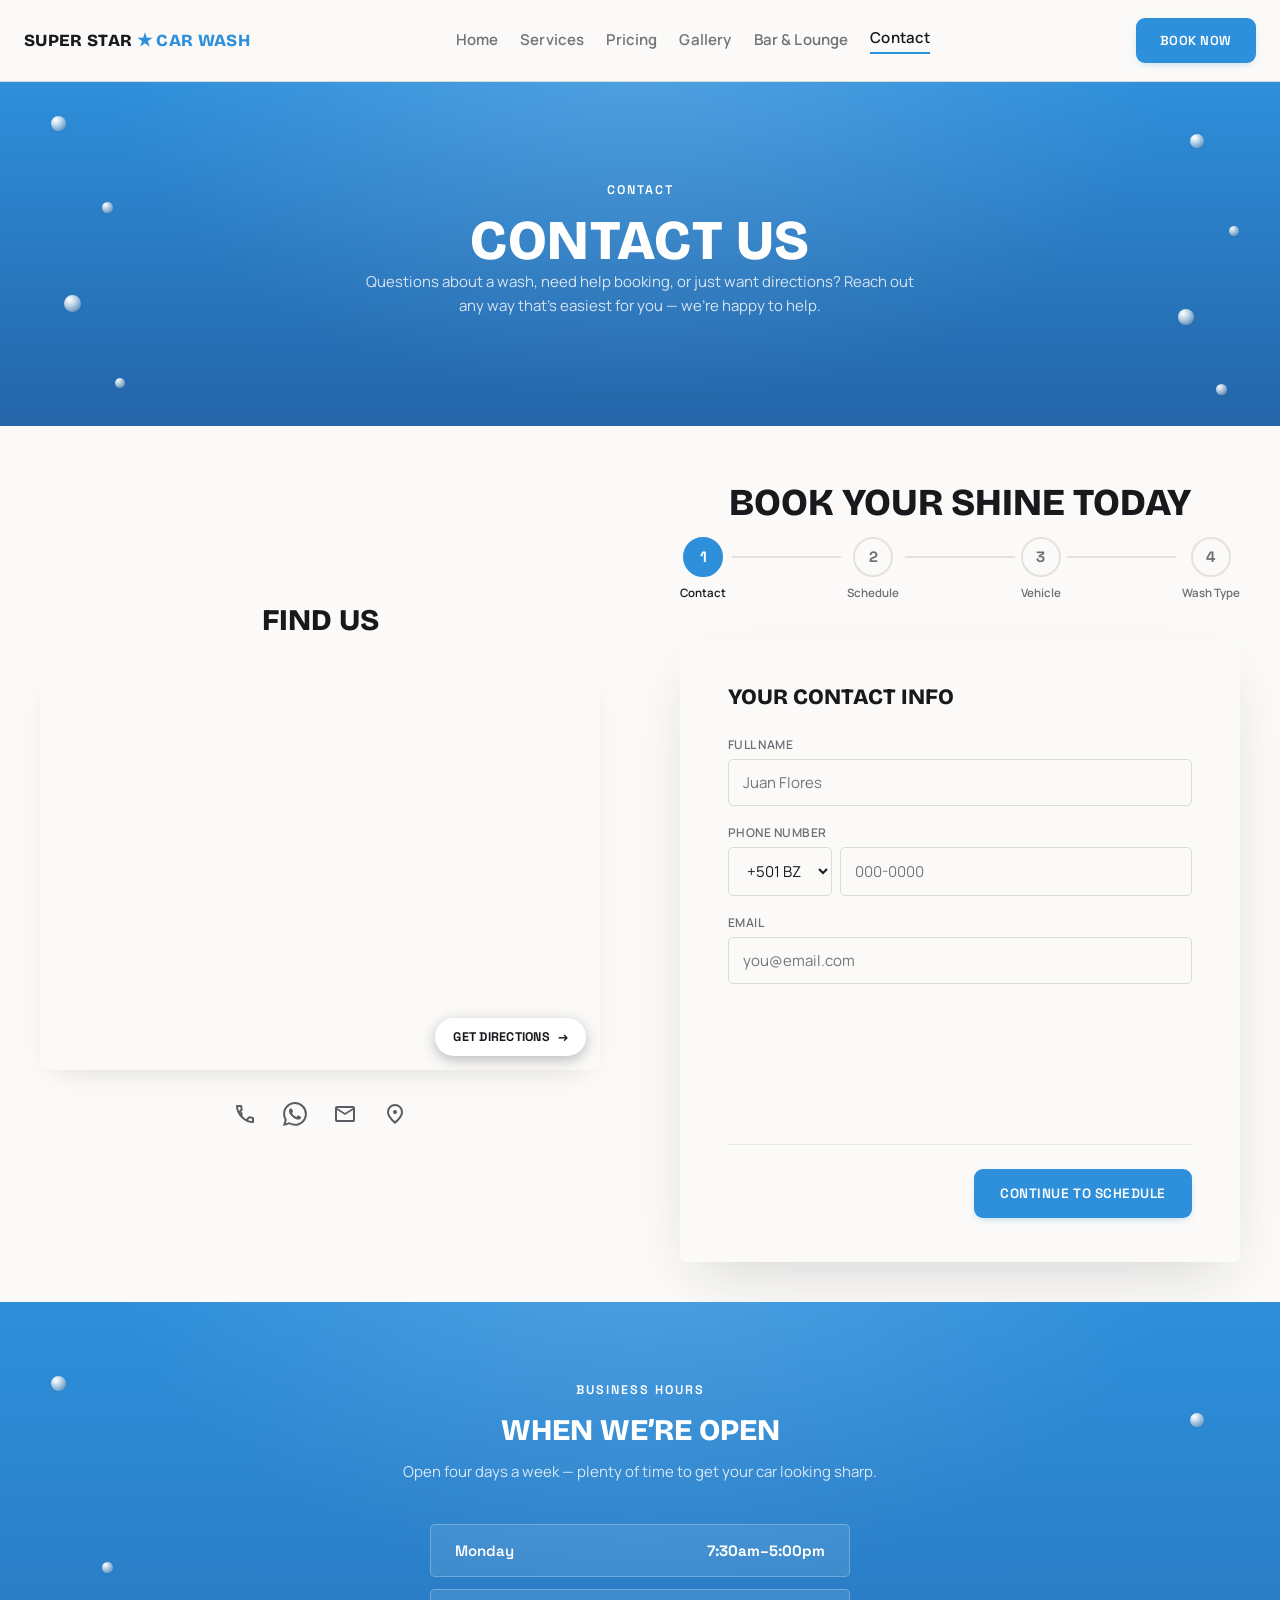
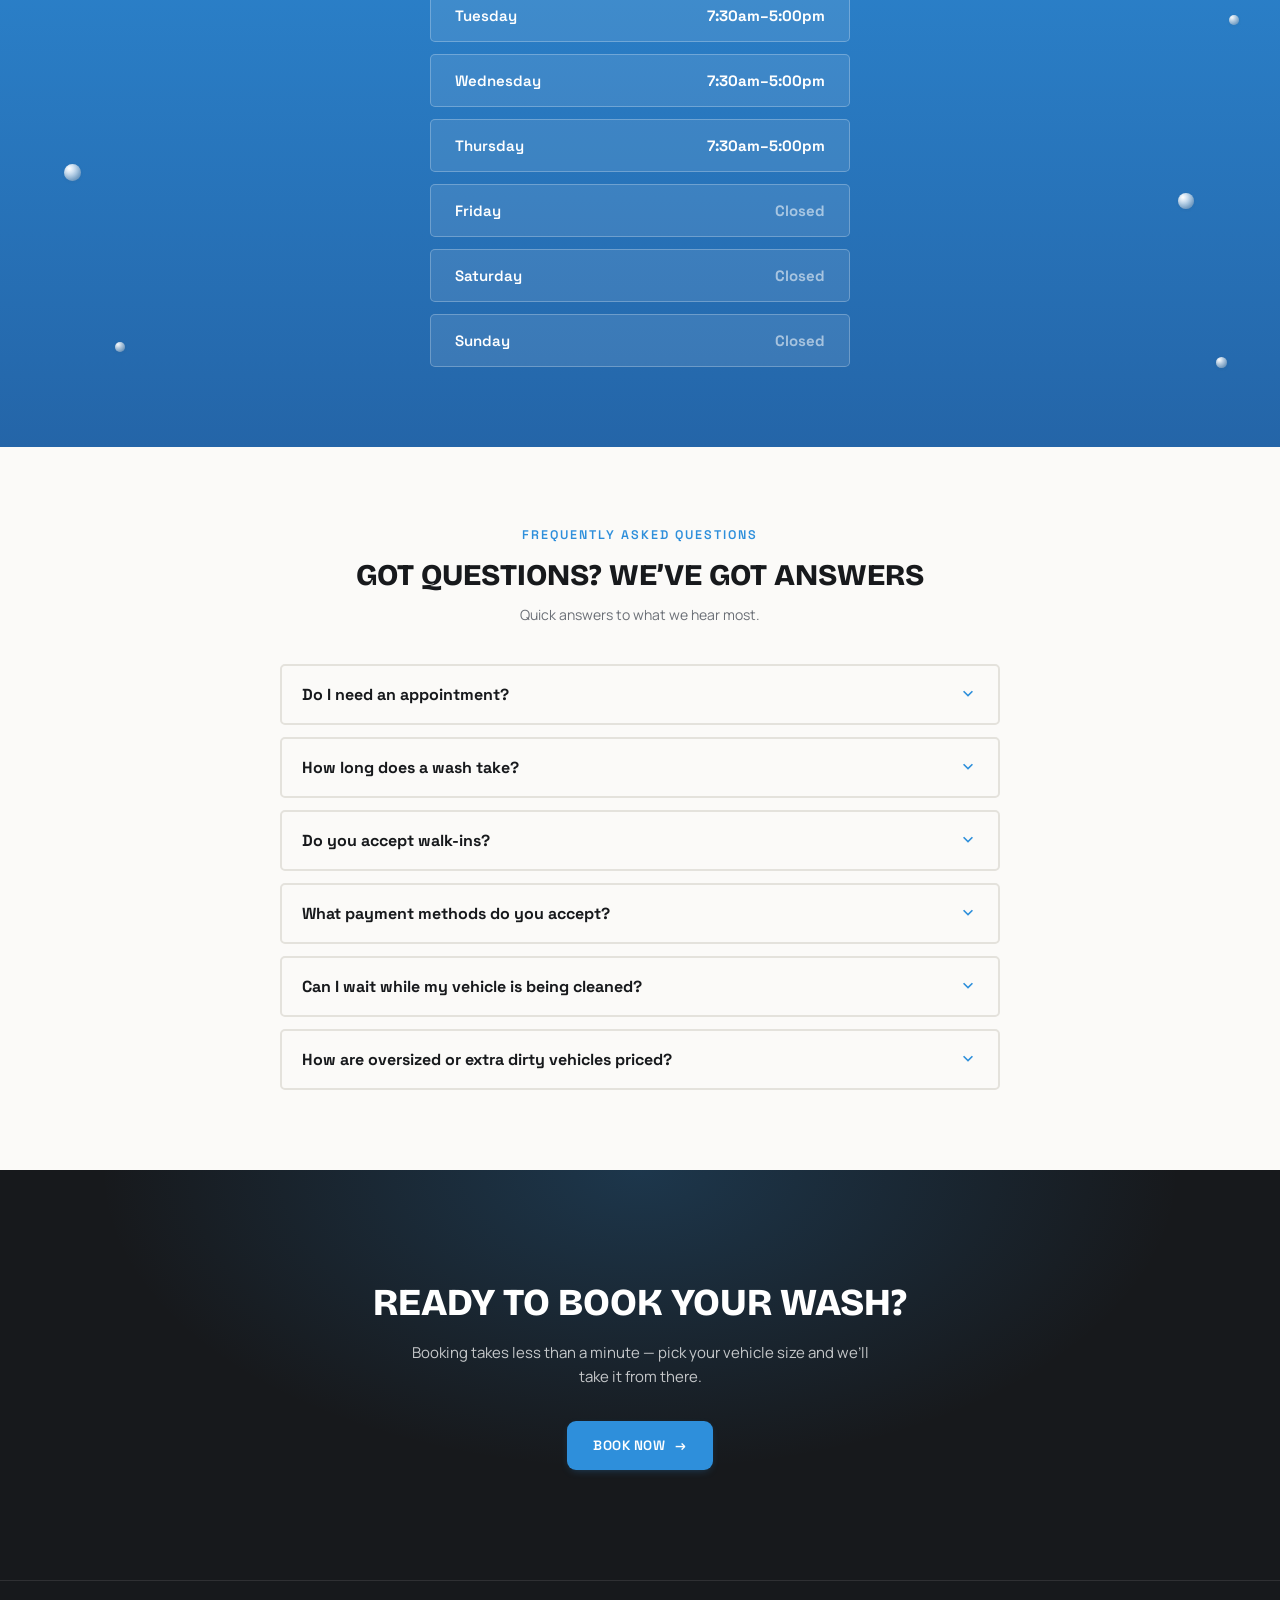
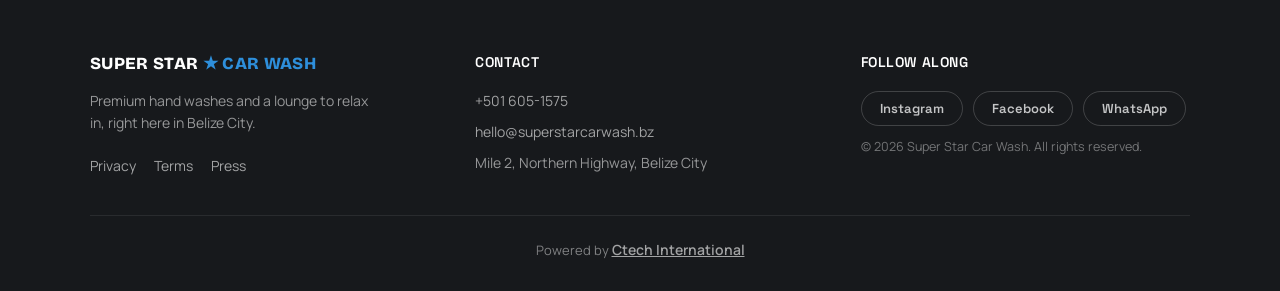
==== contact.html @ 0cfb93e1 "Added pages and major updates" ====
<!DOCTYPE html>
<html lang="en">
<head>
	<meta charset="UTF-8">
	<meta name="viewport" content="width=device-width, initial-scale=1.0, viewport-fit=cover">
	<title>Contact — Super Star Car Wash</title>
	<meta name="description" content="Get in touch with Super Star Car Wash in Belize City — phone, WhatsApp, email, hours, directions, and answers to common questions.">
	<meta name="theme-color" content="#2E8FDB">
	<meta name="robots" content="index, follow">
	<link rel="canonical" href="https://heavystinger.github.io/superstar-car-wash-website/contact.html">

	<meta property="og:type" content="website">
	<meta property="og:site_name" content="Super Star Car Wash">
	<meta property="og:locale" content="en_US">
	<meta property="og:title" content="Contact — Super Star Car Wash">
	<meta property="og:description" content="Get in touch with Super Star Car Wash in Belize City — phone, WhatsApp, email, hours, directions, and answers to common questions.">
	<meta property="og:url" content="https://heavystinger.github.io/superstar-car-wash-website/contact.html">
	<meta property="og:image" content="https://heavystinger.github.io/superstar-car-wash-website/assets/hero-car-2.png">
	<meta property="og:image:width" content="1536">
	<meta property="og:image:height" content="1024">

	<meta name="twitter:card" content="summary_large_image">
	<meta name="twitter:title" content="Contact — Super Star Car Wash">
	<meta name="twitter:description" content="Get in touch with Super Star Car Wash in Belize City — phone, WhatsApp, email, hours, directions, and answers to common questions.">
	<meta name="twitter:image" content="https://heavystinger.github.io/superstar-car-wash-website/assets/hero-car-2.png">

	<script type="application/ld+json">
	{
		"@context": "https://schema.org",
		"@type": "AutomotiveBusiness",
		"name": "Super Star Car Wash",
		"image": "https://heavystinger.github.io/superstar-car-wash-website/assets/hero-car-2.png",
		"url": "https://heavystinger.github.io/superstar-car-wash-website/",
		"telephone": "+501-605-1575",
		"priceRange": "$$",
		"address": {
			"@type": "PostalAddress",
			"streetAddress": "Mile 2, Northern Highway",
			"addressLocality": "Belize City",
			"addressCountry": "BZ"
		},
		"openingHoursSpecification": {
			"@type": "OpeningHoursSpecification",
			"dayOfWeek": ["Monday", "Tuesday", "Wednesday", "Thursday"],
			"opens": "07:30",
			"closes": "17:00"
		}
	}
	</script>

	<link rel="preconnect" href="https://fonts.googleapis.com">
	<link rel="preconnect" href="https://fonts.gstatic.com" crossorigin>
	<link href="https://fonts.googleapis.com/css2?family=Bricolage+Grotesque:wght@700;800&family=Space+Grotesk:wght@500;600;700&family=Manrope:wght@400;500;600;700&display=swap" rel="stylesheet">
	<link rel="stylesheet" href="styles.css">
</head>
<body>

	<a class="skip-link" href="#main-content">Skip to main content</a>

	<header class="site-header">
		<div class="logo" translate="no">Super Star <span class="logo-accent">&#9733; CAR WASH</span></div>
		<nav class="main-nav" id="main-nav">
			<a class="nav-link" href="index.html">Home</a>
			<a class="nav-link" href="index.html#services">Services</a>
			<a class="nav-link" href="pricing.html">Pricing</a>
			<a class="nav-link" href="gallery.html">Gallery</a>
			<a class="nav-link" href="lounge.html">Bar &amp; Lounge</a>
			<a class="nav-link active" href="contact.html">Contact</a>
			<a class="ssw-cta nav-book-btn" href="contact.html#booking">Book Now</a>
		</nav>
		<div class="header-actions">
			<a class="ssw-cta header-cta" href="contact.html#booking">Book Now</a>
			<button class="nav-toggle" id="nav-toggle" aria-label="Toggle menu" aria-expanded="false" aria-controls="main-nav">
				<span></span><span></span><span></span>
			</button>
		</div>
	</header>

	<main id="main-content">
		<!-- ================= HERO ================= -->
		<section class="page-intro" id="intro">
			<div class="bubble-field" id="contact-intro-bubbles" aria-hidden="true"></div>
			<p class="eyebrow eyebrow-onblue">Contact</p>
			<h1 class="h1">Contact Us</h1>
			<p class="lede onblue-muted">Questions about a wash, need help booking, or just want directions? Reach out any way that&rsquo;s easiest for you &mdash; we&rsquo;re happy to help.</p>
		</section>

		<!-- ================= CONTACT + LOCATION + FORM ================= -->
		<div class="contact-grid" id="contact-main">

			<!-- Contact Form (same booking wizard as Home) — first in source
			     so mobile stacks it right after the hero; desktop grid
			     overrides placement to the right column. -->
			<section class="booking booking--plain" id="booking">
				<h2 class="h2">Book Your Shine Today</h2>

				<ol class="steps" id="steps">
				<li class="step" data-step="1"><span class="step-dot"><span class="step-num">1</span><span class="step-check" aria-hidden="true">&#10003;</span></span><span class="step-label">Contact</span></li>
				<div class="step-line"></div>
				<li class="step" data-step="2"><span class="step-dot"><span class="step-num">2</span><span class="step-check" aria-hidden="true">&#10003;</span></span><span class="step-label">Schedule</span></li>
				<div class="step-line"></div>
				<li class="step" data-step="3"><span class="step-dot"><span class="step-num">3</span><span class="step-check" aria-hidden="true">&#10003;</span></span><span class="step-label">Vehicle</span></li>
				<div class="step-line"></div>
				<li class="step" data-step="4"><span class="step-dot"><span class="step-num">4</span><span class="step-check" aria-hidden="true">&#10003;</span></span><span class="step-label">Wash Type</span></li>
			</ol>

			<form class="booking-card" id="booking-form" novalidate>
				<div class="booking-transition" id="booking-transition" hidden role="status" aria-live="polite">
					<div class="transition-check" aria-hidden="true">&#10003;</div>
					<div class="transition-msg" id="transition-msg"></div>
				</div>

				<div class="booking-body">

					<!-- Step 1 : Contact -->
					<div class="booking-panel" data-panel="1">
						<h3 class="card-title">Your Contact Info</h3>
						<div class="field">
							<label class="ssw-label" for="bk-name">Full Name</label>
							<input class="ssw-input" id="bk-name" name="name" type="text" autocomplete="name" placeholder="Juan Flores">
							<div class="bk-error" id="err-name" hidden aria-live="polite">Enter your full name</div>
						</div>
						<div class="field">
							<label class="ssw-label" for="bk-phone">Phone Number</label>
							<div class="field-row">
								<select class="ssw-input phone-code" id="bk-phone-code" aria-label="Country code" autocomplete="tel-country-code">
									<option value="+501">+501 BZ</option>
									<option value="+502">+502 GT</option>
									<option value="+503">+503 SV</option>
									<option value="+504">+504 HN</option>
									<option value="+505">+505 NI</option>
									<option value="+506">+506 CR</option>
									<option value="+507">+507 PA</option>
									<option value="+52">+52 MX</option>
									<option value="+1">+1 US/CA</option>
									<option value="+44">+44 UK</option>
									<option value="+34">+34 ES</option>
									<option value="+33">+33 FR</option>
									<option value="+49">+49 DE</option>
									<option value="+39">+39 IT</option>
									<option value="+31">+31 NL</option>
									<option value="+353">+353 IE</option>
									<option value="+55">+55 BR</option>
									<option value="+54">+54 AR</option>
									<option value="+57">+57 CO</option>
									<option value="+51">+51 PE</option>
									<option value="+56">+56 CL</option>
									<option value="+91">+91 IN</option>
									<option value="+86">+86 CN</option>
									<option value="+81">+81 JP</option>
									<option value="+61">+61 AU</option>
									<option value="+27">+27 ZA</option>
								</select>
								<input class="ssw-input field-grow" id="bk-phone" name="phone" type="tel" inputmode="tel" autocomplete="tel-national" placeholder="000-0000">
							</div>
							<div class="bk-error" id="err-phone" hidden aria-live="polite">Enter a valid phone number</div>
						</div>
						<div class="field">
							<label class="ssw-label" for="bk-email">Email</label>
							<input class="ssw-input" id="bk-email" name="email" type="email" autocomplete="email" spellcheck="false" placeholder="you@email.com">
							<div class="bk-error" id="err-email" hidden aria-live="polite">Enter a valid email address</div>
						</div>
					</div>

					<!-- Step 2 : Schedule -->
					<div class="booking-panel" data-panel="2">
						<h3 class="card-title">Pick a Date &amp; Time</h3>
						<p class="card-sub">Open Monday&ndash;Thursday, 7:30am&ndash;5:00pm.</p>
						<div class="field-row">
							<div class="field field-grow">
								<label class="ssw-label" for="bk-date">Date</label>
								<input class="ssw-input" id="bk-date" name="date" type="date" autocomplete="off">
								<div class="bk-error" id="err-date" hidden aria-live="polite">Pick a date</div>
							</div>
							<div class="field field-grow">
								<label class="ssw-label" for="bk-time">Time</label>
								<input class="ssw-input" id="bk-time" name="time" type="time" autocomplete="off" min="07:30" max="16:40">
								<div class="bk-error" id="err-time" hidden aria-live="polite">Pick a time</div>
							</div>
						</div>
					</div>

					<!-- Step 3 : Vehicle -->
					<div class="booking-panel" data-panel="3">
						<h3 class="card-title">Pick Your Wash</h3>
						<p class="card-sub">Choose the size that matches your ride.</p>
						<div class="vehicle-grid" id="vehicle-grid"></div>
						<div class="bk-error" id="err-vehicle" hidden aria-live="polite">Pick a vehicle size to continue</div>
					</div>

					<!-- Step 4 : Wash Type -->
					<div class="booking-panel" data-panel="4">
						<h3 class="card-title">Inside, Outside, or Both?</h3>
						<p class="card-sub" id="wash-sub">Pricing scales with your vehicle.</p>

						<label class="checkbox-row" id="extra-dirty-row">
							<input type="checkbox" id="bk-extra-dirty" class="visually-hidden">
							<span class="checkbox-box"><span class="checkbox-tick" aria-hidden="true">&#10003;</span></span>
							<span class="checkbox-copy">
								<span class="checkbox-title">Extra Dirty?</span>
								<span class="checkbox-sub">Heavy mud or grime &mdash; priced by phone, we&rsquo;ll confirm before your appointment.</span>
							</span>
							<span class="checkbox-glyph" aria-hidden="true"></span>
						</label>

						<div class="wash-grid" id="wash-grid"></div>
						<div class="bk-error" id="err-wash" hidden aria-live="polite">Pick a wash type to continue</div>

						<label class="checkbox-row" id="tire-shine-row">
							<input type="checkbox" id="bk-tire-shine" class="visually-hidden">
							<span class="checkbox-box"><span class="checkbox-tick" aria-hidden="true">&#10003;</span></span>
							<span class="checkbox-copy">
								<span class="checkbox-title">Add Tire Shine</span>
								<span class="checkbox-sub">Glossy, streak-free finish &mdash; +$10 BZD</span>
							</span>
						</label>
					</div>

					<!-- Step 5 : Confirmation -->
					<div class="booking-panel" data-panel="5">
						<div class="confirm">
							<div class="confirm-check" aria-hidden="true">&#10003;</div>
							<h3 class="card-title">You&rsquo;re Booked!</h3>
							<p class="confirm-copy" id="confirm-copy" aria-live="polite"></p>

							<div class="confirm-summary" id="confirm-price-summary" hidden>
								<div class="summary-row"><span id="summary-line-1"></span><span id="summary-price-1"></span></div>
								<div class="summary-row" id="summary-tire-row" hidden><span>Tire Shine</span><span>$10</span></div>
								<div class="summary-row summary-total"><span>Total</span><span id="summary-total"></span></div>
							</div>

							<div class="confirm-summary confirm-call" id="confirm-call-summary" hidden>
								<span id="confirm-call-line"></span>
								<a class="ssw-cta-outline" id="confirm-call-link" href="tel:+5016051575">Call +501 605-1575</a>
							</div>

							<button class="ssw-cta" id="bk-reset" style="margin-top:12px;">Book Another Wash</button>
						</div>
					</div>

				</div>

				<div class="booking-footer" id="booking-footer">
					<button type="button" class="btn-ghost" id="bk-back" hidden>Back</button>
					<div class="footer-spacer"></div>
					<div class="footer-price" id="footer-price" hidden></div>
					<a class="ssw-cta-outline footer-call" id="footer-call" hidden href="tel:+5016051575">Call +501 605-1575</a>
					<button type="button" class="ssw-cta" id="bk-continue">Continue</button>
				</div>
			</form>
			</section>

			<!-- Location + compact contact methods — desktop: left column -->
			<section class="contact-side" id="contact-side">
				<h2 class="h2 contact-side-heading">Find Us</h2>
				<div class="map-wrap">
					<iframe class="map-embed" title="Map showing Super Star Car Wash's location on Northern Highway, Belize City" src="https://www.google.com/maps/embed?pb=!1m18!1m12!1m3!1d3804.8990595947052!2d-88.21987928754953!3d17.51233129912113!2m3!1f0!2f0!3f0!3m2!1i1024!2i768!4f13.1!3m3!1m2!1s0x8f5c5984b2fab501%3A0xe224fa96c543230e!2sSuper%20Star%20Car%20Wash!5e0!3m2!1sen!2sbz!4v1783462449378!5m2!1sen!2sbz" loading="lazy" allowfullscreen referrerpolicy="strict-origin-when-cross-origin"></iframe>
					<a class="map-directions" href="https://www.google.com/maps/dir//https://share.google/0qxTJSe6wi0ypTA1C" target="_blank" rel="noopener noreferrer">Get Directions <span class="arrow" aria-hidden="true">&rarr;</span></a>
				</div>

				<div class="contact-methods">
					<a class="contact-method contact-method--phone" href="tel:+5016051575" aria-label="Call Us — +501 605-1575">
						<span class="contact-method-icon" aria-hidden="true">
							<svg viewBox="0 -960 960 960" xmlns="http://www.w3.org/2000/svg"><path d="M798-120q-125 0-247-54.5T329-329Q229-429 174.5-551T120-798q0-18 12-30t30-12h162q14 0 25 9.5t13 22.5l26 140q2 16-1 27t-11 19l-97 98q20 37 47.5-71.5T387-386q31 31 65 57.5t72 48.5l94-94q9-9 23.5-13.5T670-390l138 28q14 4 23 14.5t9 23.5v162q0 18-12 30t-30 12ZM241-600l66-66-17-94h-89q5 41 14 81t26 79Zm358 358q39 17 79.5 27t81.5 13v-88l-94-19-67 67ZM241-600Zm358 358Z" fill="currentColor"/></svg>
						</span>
						<span class="contact-method-text" aria-hidden="true">
							<span class="contact-method-label">Call Us</span>
							<span class="contact-method-value">+501 605-1575</span>
						</span>
					</a>
					<a class="contact-method contact-method--whatsapp" href="https://wa.me/5016051575?text=I%20am%20messaging%20from%20the%20Superstar%20Car%20Wash%20website." target="_blank" rel="noopener noreferrer" aria-label="WhatsApp — +501 605-1575">
						<span class="contact-method-icon" aria-hidden="true">
							<svg xmlns="http://www.w3.org/2000/svg" width="16" height="16" fill="currentColor" class="bi bi-whatsapp" viewBox="0 0 16 16">
								<path d="M13.601 2.326A7.85 7.85 0 0 0 7.994 0C3.627 0 .068 3.558.064 7.926c0 1.399.366 2.76 1.057 3.965L0 16l4.204-1.102a7.9 7.9 0 0 0 3.79.965h.004c4.368 0 7.926-3.558 7.93-7.93A7.9 7.9 0 0 0 13.6 2.326zM7.994 14.521a6.6 6.6 0 0 1-3.356-.92l-.24-.144-2.494.654.666-2.433-.156-.251a6.56 6.56 0 0 1-1.007-3.505c0-3.626 2.957-6.584 6.591-6.584a6.56 6.56 0 0 1 4.66 1.931 6.56 6.56 0 0 1 1.928 4.66c-.004 3.639-2.961 6.592-6.592 6.592m3.615-4.934c-.197-.099-1.17-.578-1.353-.646-.182-.065-.315-.099-.445.099-.133.197-.513.646-.627.775-.114.133-.232.148-.43.05-.197-.1-.836-.308-1.592-.985-.59-.525-.985-1.175-1.103-1.372-.114-.198-.011-.304.088-.403.087-.088.197-.232.296-.346.1-.114.133-.198.198-.33.065-.134.034-.248-.015-.347-.05-.099-.445-1.076-.612-1.47-.16-.389-.323-.335-.445-.34-.114-.007-.247-.007-.38-.007a.73.73 0 0 0-.529.247c-.182.198-.691.677-.691 1.654s.71 1.916.81 2.049c.098.133 1.394 2.132 3.383 2.992.47.205.84.326 1.129.418.475.152.904.129 1.246.08.38-.058 1.171-.48 1.338-.943.164-.464.164-.86.114-.943-.049-.084-.182-.133-.38-.232"/>
							</svg>
						</span>
						<span class="contact-method-text" aria-hidden="true">
							<span class="contact-method-label">WhatsApp</span>
							<span class="contact-method-value">+501 605-1575</span>
						</span>
					</a>
					<a class="contact-method contact-method--email" href="mailto:hello@superstarcarwash.bz" aria-label="Email — hello@superstarcarwash.bz">
						<span class="contact-method-icon" aria-hidden="true">
							<svg viewBox="0 -960 960 960" xmlns="http://www.w3.org/2000/svg"><path d="M160-160q-33 0-56.5-23.5T80-240v-480q0-33 23.5-56.5T160-800h640q33 0 56.5 23.5T880-720v480q0 33-23.5 56.5T800-160H160Zm320-280L160-640v400h640v-400L480-440Zm0-80 320-200H160l320 200ZM160-640v-80 480-400Z" fill="currentColor"/></svg>
						</span>
						<span class="contact-method-text" aria-hidden="true">
							<span class="contact-method-label">Email</span>
							<span class="contact-method-value">hello@superstarcarwash.bz</span>
						</span>
					</a>
					<a class="contact-method contact-method--location" href="https://www.google.com/maps/search/?api=1&amp;query=Mile+2+Northern+Highway+Belize+City" target="_blank" rel="noopener noreferrer" aria-label="Visit Us — Mile 2, Northern Highway">
						<span class="contact-method-icon" aria-hidden="true">
							<svg viewBox="0 -960 960 960" xmlns="http://www.w3.org/2000/svg"><path d="M536.5-503.5Q560-527 560-560t-23.5-56.5Q513-640 480-640t-56.5 23.5Q400-593 400-560t23.5 56.5Q447-480 480-480t56.5-23.5ZM480-186q122-112 181-203.5T720-552q0-109-69.5-178.5T480-800q-101 0-170.5 69.5T240-552q0 71 59 162.5T480-186Zm0 106Q319-217 239.5-334.5T160-552q0-150 96.5-239T480-880q127 0 223.5 89T800-552q0 100-79.5 217.5T480-80Zm0-480Z" fill="currentColor"/></svg>
						</span>
						<span class="contact-method-text" aria-hidden="true">
							<span class="contact-method-label">Visit Us</span>
							<span class="contact-method-value">Mile 2, Northern Highway</span>
						</span>
					</a>
				</div>
			</section>
		</div>

		<!-- ================= BUSINESS HOURS ================= -->
		<section class="process" id="hours">
			<div class="bubble-field" id="contact-hours-bubbles" aria-hidden="true"></div>
			<p class="eyebrow eyebrow-onblue">Business Hours</p>
			<h2 class="h2 onblue">When We&rsquo;re Open</h2>
			<p class="lede onblue-muted">Open four days a week &mdash; plenty of time to get your car looking sharp.</p>

			<div class="hours-rows">
				<div class="hours-row"><span>Monday</span><span>7:30am&ndash;5:00pm</span></div>
				<div class="hours-row"><span>Tuesday</span><span>7:30am&ndash;5:00pm</span></div>
				<div class="hours-row"><span>Wednesday</span><span>7:30am&ndash;5:00pm</span></div>
				<div class="hours-row"><span>Thursday</span><span>7:30am&ndash;5:00pm</span></div>
				<div class="hours-row is-closed"><span>Friday</span><span>Closed</span></div>
				<div class="hours-row is-closed"><span>Saturday</span><span>Closed</span></div>
				<div class="hours-row is-closed"><span>Sunday</span><span>Closed</span></div>
			</div>
		</section>

		<!-- ================= FREQUENTLY ASKED QUESTIONS ================= -->
		<section class="showcase" id="faq">
			<p class="eyebrow">Frequently Asked Questions</p>
			<h2 class="h2">Got Questions? We&rsquo;ve Got Answers</h2>
			<p class="lede muted">Quick answers to what we hear most.</p>

			<div class="faq-list">
				<div class="faq-item">
					<button class="faq-question" type="button" aria-expanded="false" aria-controls="faq-answer-1" id="faq-q-1">
						Do I need an appointment?
						<svg class="faq-chevron" viewBox="0 -960 960 960" xmlns="http://www.w3.org/2000/svg" aria-hidden="true"><path d="M480-345 240-585l56-56 184 184 184-184 56 56-240 240Z" fill="currentColor"/></svg>
					</button>
					<div class="faq-answer-wrap" id="faq-answer-1" role="region" aria-labelledby="faq-q-1">
						<div class="faq-answer-inner">
							<p class="faq-answer">No appointment necessary &mdash; just pull in. We wash on a first-come, first-served basis, Monday through Thursday.</p>
						</div>
					</div>
				</div>
				<div class="faq-item">
					<button class="faq-question" type="button" aria-expanded="false" aria-controls="faq-answer-2" id="faq-q-2">
						How long does a wash take?
						<svg class="faq-chevron" viewBox="0 -960 960 960" xmlns="http://www.w3.org/2000/svg" aria-hidden="true"><path d="M480-345 240-585l56-56 184 184 184-184 56 56-240 240Z" fill="currentColor"/></svg>
					</button>
					<div class="faq-answer-wrap" id="faq-answer-2" role="region" aria-labelledby="faq-q-2">
						<div class="faq-answer-inner">
							<p class="faq-answer">Most washes are done in 15&ndash;20 minutes from the time you pull in.</p>
						</div>
					</div>
				</div>
				<div class="faq-item">
					<button class="faq-question" type="button" aria-expanded="false" aria-controls="faq-answer-3" id="faq-q-3">
						Do you accept walk-ins?
						<svg class="faq-chevron" viewBox="0 -960 960 960" xmlns="http://www.w3.org/2000/svg" aria-hidden="true"><path d="M480-345 240-585l56-56 184 184 184-184 56 56-240 240Z" fill="currentColor"/></svg>
					</button>
					<div class="faq-answer-wrap" id="faq-answer-3" role="region" aria-labelledby="faq-q-3">
						<div class="faq-answer-inner">
							<p class="faq-answer">Yes &mdash; walk-ins are always welcome during business hours.</p>
						</div>
					</div>
				</div>
				<div class="faq-item">
					<button class="faq-question" type="button" aria-expanded="false" aria-controls="faq-answer-4" id="faq-q-4">
						What payment methods do you accept?
						<svg class="faq-chevron" viewBox="0 -960 960 960" xmlns="http://www.w3.org/2000/svg" aria-hidden="true"><path d="M480-345 240-585l56-56 184 184 184-184 56 56-240 240Z" fill="currentColor"/></svg>
					</button>
					<div class="faq-answer-wrap" id="faq-answer-4" role="region" aria-labelledby="faq-q-4">
						<div class="faq-answer-inner">
							<p class="faq-answer">We accept cash and all major debit and credit cards.</p>
						</div>
					</div>
				</div>
				<div class="faq-item">
					<button class="faq-question" type="button" aria-expanded="false" aria-controls="faq-answer-5" id="faq-q-5">
						Can I wait while my vehicle is being cleaned?
						<svg class="faq-chevron" viewBox="0 -960 960 960" xmlns="http://www.w3.org/2000/svg" aria-hidden="true"><path d="M480-345 240-585l56-56 184 184 184-184 56 56-240 240Z" fill="currentColor"/></svg>
					</button>
					<div class="faq-answer-wrap" id="faq-answer-5" role="region" aria-labelledby="faq-q-5">
						<div class="faq-answer-inner">
							<p class="faq-answer">Absolutely &mdash; grab a drink and relax in our lounge while we take care of your car.</p>
						</div>
					</div>
				</div>
				<div class="faq-item">
					<button class="faq-question" type="button" aria-expanded="false" aria-controls="faq-answer-6" id="faq-q-6">
						How are oversized or extra dirty vehicles priced?
						<svg class="faq-chevron" viewBox="0 -960 960 960" xmlns="http://www.w3.org/2000/svg" aria-hidden="true"><path d="M480-345 240-585l56-56 184 184 184-184 56 56-240 240Z" fill="currentColor"/></svg>
					</button>
					<div class="faq-answer-wrap" id="faq-answer-6" role="region" aria-labelledby="faq-q-6">
						<div class="faq-answer-inner">
							<p class="faq-answer">Oversized vehicles and heavy grime are priced by phone &mdash; give us a call and we&rsquo;ll confirm before your appointment.</p>
						</div>
					</div>
				</div>
			</div>
		</section>

		<!-- ================= CALL TO ACTION ================= -->
		<section class="cta-band" id="cta">
			<div class="lounge-glow" aria-hidden="true"></div>
			<h2 class="h2 onblue">Ready to Book Your Wash?</h2>
			<p class="lede onblue-muted">Booking takes less than a minute &mdash; pick your vehicle size and we&rsquo;ll take it from there.</p>
			<button class="ssw-cta" data-scroll-to="booking" type="button">Book Now <span class="arrow" aria-hidden="true">&rarr;</span></button>
		</section>
	</main>

	<!-- ================= FOOTER ================= -->
	<footer class="site-footer" id="footer">
		<div class="footer-grid">
			<div class="footer-col footer-brand">
				<div class="logo logo-onDark" translate="no">Super Star <span class="logo-accent">&#9733; Car Wash</span></div>
				<p>Premium hand washes and a lounge to relax in, right here in Belize City.</p>
				<div class="footer-links">
					<a class="ssw-footer-link" href="#footer">Privacy</a>
					<a class="ssw-footer-link" href="#footer">Terms</a>
					<a class="ssw-footer-link" href="#footer">Press</a>
				</div>
			</div>
			<div class="footer-col">
				<div class="footer-heading">Contact</div>
				<a class="ssw-footer-link" href="tel:+5016051575">+501 605-1575</a>
				<a class="ssw-footer-link" href="mailto:hello@superstarcarwash.bz">hello@superstarcarwash.bz</a>
				<div class="footer-muted">Mile 2, Northern Highway, Belize City</div>
			</div>
			<div class="footer-col">
				<div class="footer-heading">Follow Along</div>
				<div class="social-pills">
					<a class="ssw-social-pill" href="https://www.instagram.com/superstar_carwash_bze/" target="_blank" rel="noopener noreferrer">Instagram</a>
					<a class="ssw-social-pill" href="#footer">Facebook</a>
					<a class="ssw-social-pill" href="https://wa.me/5016051575?text=I%20am%20messaging%20from%20the%20Superstar%20Car%20Wash%20website." target="_blank" rel="noopener noreferrer">WhatsApp</a>
				</div>
				<div class="footer-muted footer-copyright">&copy; <span id="year"></span> Super Star Car Wash. All rights reserved.</div>
			</div>
		</div>
		<div class="footer-bottom">
			Powered by <a class="ssw-footer-link footer-powered" href="https://ctechintl.com" target="_blank" rel="noopener" translate="no">Ctech International</a>
		</div>
	</footer>

	<script src="script.js"></script>
</body>
</html>
---- styles.css ----
/* ============================================================
   Super Star Car Wash — tokens
   Mobile-first: base rules target small screens; min-width
   media queries progressively enhance for tablet/desktop.
   ============================================================ */
:root {
	--brand-blue: #2E8FDB;
	--brand-blue-dark: #2465a8;
	--rating-gold: #F5B400;
	--rating-gold-dark: #A6790A;
	--error-red: #E5484D;
	--whatsapp-green: #25D366;
	--ink: #17191c;
	--slate: #5a5e64;
	--muted: #6b6f76;
	--border: #dcdcd6;
	--border-2: #e4e2dc;
	--surface: #fbfaf8;
	--page-bg-1: #eaf1f8;
	--page-bg-2: #d7e3ee;

	--font-display: 'Bricolage Grotesque', sans-serif;
	--font-mono-ish: 'Space Grotesk', sans-serif;
	--font-body: 'Manrope', sans-serif;

	/* Standard corner radius for components (cards, inputs, tags, panels). */
	--radius: 5px;
	/* Buttons keep their own, larger radius — exempt from --radius. */
	--radius-btn: 9px;
	/* Fully-rounded pill shapes — a special exception, not a corner radius. */
	--radius-pill: 999px;

	--header-h: 72px;
}

* { box-sizing: border-box; }
[hidden] { display: none !important; }
html { scroll-behavior: smooth; }
body {
	margin: 0; font-family: var(--font-body); color: var(--ink); background: var(--surface); -webkit-font-smoothing: antialiased;
	padding-left: env(safe-area-inset-left); padding-right: env(safe-area-inset-right);
}
img { display: block; max-width: 100%; }
a { color: inherit; text-decoration: none; }
button { font-family: inherit; cursor: pointer; touch-action: manipulation; -webkit-tap-highlight-color: transparent; }
a { touch-action: manipulation; -webkit-tap-highlight-color: transparent; }
.visually-hidden { position: absolute; width: 1px; height: 1px; overflow: hidden; clip: rect(0 0 0 0); }

.skip-link {
	position: fixed; top: -48px; left: 8px; z-index: 2000; background: var(--ink); color: #fff;
	padding: 12px 20px; border-radius: var(--radius); font-family: var(--font-mono-ish); font-weight: 600; font-size: 14px;
	transition: top .15s ease;
}
.skip-link:focus { top: 8px; outline: 2px solid #fff; outline-offset: 2px; }

:focus-visible { outline: 2px solid var(--brand-blue); outline-offset: 2px; }

@media (prefers-reduced-motion: reduce) {
	*, *::before, *::after {
		animation-duration: 0.001ms !important;
		animation-iteration-count: 1 !important;
		transition-duration: 0.001ms !important;
		scroll-behavior: auto !important;
	}
}

/* Keep anchor-linked sections from hiding behind the sticky header. */
section[id], footer[id] { scroll-margin-top: var(--header-h); }
@media (min-width: 768px) {
	:root { --header-h: 88px; }
}

/* ---------- shared type (mobile defaults) ---------- */
.h1 {
	font-family: var(--font-display); font-weight: 800; text-transform: uppercase;
	letter-spacing: .01em; color: var(--ink); margin: 0; font-size: 32px; line-height: 1.08;
	text-wrap: balance;
}
.h2 {
	font-family: var(--font-display); font-weight: 800; text-transform: uppercase;
	color: var(--ink); font-size: 26px; margin: 0 0 12px; text-align: center;
	text-wrap: balance;
}
.h2.onblue { color: #fff; }
.eyebrow {
	font-family: var(--font-mono-ish); font-weight: 600; letter-spacing: .16em; text-transform: uppercase;
	color: var(--brand-blue); font-size: 12.5px; margin: 0 0 14px;
}
.eyebrow-onblue { color: #fff; text-align: center; }
.eyebrow-lounge { color: var(--brand-blue); font-size: 13px; margin-bottom: 16px; }
.lede { font-family: var(--font-body); font-size: 14px; color: var(--muted); text-align: center; margin: 0 0 32px; max-width: none; }
.lede.onblue-muted { color: rgba(255,255,255,.8); font-size: 15px; line-height: 1.6; }
.muted { color: var(--muted); }
.text-link {
	font-family: var(--font-mono-ish); font-weight: 600; font-size: 14px; letter-spacing: .02em;
	text-transform: uppercase; color: var(--brand-blue); border-bottom: 2px solid var(--brand-blue); padding-bottom: 3px;
	transition: opacity .15s ease;
}
.text-link:hover { opacity: .7; }
.text-link-icon { width: 13px; height: 13px; vertical-align: -2px; margin-left: 3px; }
.text-link.onblue { color: #fff; border-color: #fff; }

.ssw-label {
	font: 600 12px var(--font-body); letter-spacing: .04em; text-transform: uppercase;
	color: #6b6f76; margin-bottom: 6px; display: block;
}
.ssw-input {
	font-family: var(--font-body); font-size: 15px; padding: 12px 14px; border-radius: var(--radius);
	border: 1.5px solid var(--border); background: var(--surface); color: var(--ink); width: 100%;
}
.ssw-input:focus { outline: none; border-color: var(--brand-blue); }
/* Matches the documented Design System "Focus" input state exactly
   (border #2E8FDB + box-shadow 0 0 0 3px rgba(46,143,219,.18)) — see
   Design System.html. The ring is only shown for keyboard focus
   (:focus-visible) per the "avoid focus ring on click" rule. It can
   render fully now because .booking-body was given breathing-room
   padding (see below) instead of clipping it. */
.ssw-input:focus-visible { outline: none; border-color: var(--brand-blue); box-shadow: 0 0 0 3px rgba(46,143,219,.18); }
.ssw-input.error { border-color: var(--error-red); }
.bk-error { font-family: var(--font-body); font-size: 12.5px; color: var(--error-red); margin-top: 6px; }

.ssw-cta {
	font-family: var(--font-mono-ish); font-weight: 600; letter-spacing: .04em; text-transform: uppercase;
	border: 2px solid transparent; cursor: pointer; color: #fff; background: var(--brand-blue);
	box-shadow: 0 3px 10px -4px rgba(46,143,219,.45);
	transition: background .18s ease, border-color .18s ease, color .18s ease, box-shadow .18s ease;
	padding: 14px 24px; border-radius: var(--radius-btn); font-size: 13.5px; display: inline-flex; align-items: center; gap: 10px;
}
.ssw-cta:hover { background: transparent; border-color: var(--brand-blue); color: var(--brand-blue); box-shadow: none; }
.ssw-cta:disabled { opacity: .5; cursor: not-allowed; }
.ssw-cta-outline {
	display: inline-flex; align-items: center; gap: 8px; padding: 12px 18px; border-radius: var(--radius-btn);
	border: 2px solid var(--brand-blue); color: var(--brand-blue); font-family: var(--font-mono-ish);
	font-weight: 600; font-size: 13px; white-space: nowrap;
	transition: background .18s ease, border-color .18s ease, color .18s ease;
}
.ssw-cta-outline:hover { background: var(--brand-blue); color: #fff; }
.btn-ghost {
	padding: 14px 22px; border-radius: var(--radius-btn); font-size: 13.5px; font-family: var(--font-mono-ish); font-weight: 600;
	letter-spacing: .04em; text-transform: uppercase; border: 2px solid var(--ink); background: transparent;
	color: var(--ink); cursor: pointer;
}
.btn-ghost:disabled { opacity: .5; cursor: not-allowed; }
.arrow { transition: transform .15s ease; }
.ssw-cta:hover .arrow, .ssw-cta-outline:hover .arrow { transform: translateX(2px); }

.field { margin-bottom: 18px; }
.field-row { display: flex; flex-direction: column; gap: 8px; margin-bottom: 18px; }
.field-row .field { margin-bottom: 0; }
.field-grow { flex: 1; }
.phone-code { width: 100%; flex-shrink: 0; }

/* ---------- foam bubbles (shared) ---------- */
.bubble-field { position: absolute; inset: 0; pointer-events: none; overflow: hidden; z-index: 0; }
.fbubble {
	position: absolute; border-radius: 50%; pointer-events: none;
	background: radial-gradient(circle at 30% 26%, #fff, rgba(220,235,248,.7) 55%, rgba(140,170,200,.32) 100%);
	box-shadow: inset -2px -3px 5px rgba(90,120,150,.35), 0 1px 3px rgba(60,90,120,.12);
	animation-name: sswFloat; animation-timing-function: ease-in-out; animation-iteration-count: infinite;
}
@keyframes sswFloat {
	0% { transform: translateY(0) translateX(0); opacity: 0; }
	12% { opacity: .85; }
	88% { opacity: .8; }
	100% { transform: translateY(-160px) translateX(18px); opacity: 0; }
}

/* ============================================================
   HEADER — sticky, sits above <main>, not clipped by .hero
   ============================================================ */
.site-header {
	position: sticky; top: 0; z-index: 100; display: flex; align-items: center; justify-content: space-between;
	gap: 12px; padding: 14px 16px; background: rgba(251,250,248,.92); backdrop-filter: blur(10px);
	border-bottom: 1px solid var(--border);
	transition: background-color .25s ease, backdrop-filter .25s ease, border-color .25s ease, box-shadow .25s ease;
}
.logo {
	font-family: var(--font-display); font-weight: 800; font-size: 14px; letter-spacing: .02em;
	color: var(--ink); text-transform: uppercase; white-space: nowrap; flex-shrink: 1; overflow: hidden; text-overflow: ellipsis;
}
.logo-onDark { color: #fff; font-size: 18px; }
.logo-accent { color: var(--brand-blue); }

.main-nav {
	display: flex; flex-direction: column; align-items: stretch; gap: 0;
	position: absolute; top: 100%; left: 0; right: 0; background: var(--surface);
	border-top: 1px solid var(--border); box-shadow: 0 16px 32px rgba(23,25,28,.12);
	max-height: 0; overflow: hidden; opacity: 0; transition: max-height .25s ease, opacity .2s ease;
}
.main-nav.is-open { max-height: 480px; opacity: 1; }
.nav-link { font-family: var(--font-body); font-weight: 600; font-size: 15px; color: rgba(23,25,28,.6); letter-spacing: .01em; padding: 14px 20px; border-bottom: 1px solid var(--border); position: relative; transition: color .15s ease, border-bottom-color .15s ease; }
.nav-link:hover { color: var(--ink); }
.nav-link.active { color: var(--ink); }
.nav-link.active::before { content: ""; position: absolute; left: 0; top: 0; bottom: 0; width: 3px; background: var(--brand-blue); }

.header-actions { display: flex; align-items: center; gap: 8px; flex-shrink: 0; }
/* Desktop-only "Book Now" — on mobile it lives inside the nav dropdown instead (.nav-book-btn). */
.header-cta { display: none; padding: 10px 14px; font-size: 11.5px; white-space: nowrap; flex-shrink: 0; }

.nav-book-btn { justify-content: center; margin: 16px 20px; }

.nav-toggle {
	display: flex; flex-direction: column; justify-content: center; align-items: center; gap: 5px;
	width: 44px; height: 44px; flex-shrink: 0; border: 1.5px solid var(--border); border-radius: var(--radius-btn);
	background: var(--surface); padding: 0;
}
.nav-toggle span { display: block; width: 18px; height: 2px; background: var(--ink); border-radius: 2px; transition: transform .2s ease, opacity .2s ease; }
.nav-toggle[aria-expanded="true"] span:nth-child(1) { transform: translateY(7px) rotate(45deg); }
.nav-toggle[aria-expanded="true"] span:nth-child(2) { opacity: 0; }
.nav-toggle[aria-expanded="true"] span:nth-child(3) { transform: translateY(-7px) rotate(-45deg); }

@media (min-width: 768px) {
	.site-header { padding: 18px 24px; gap: 16px; }
	.logo { font-size: 17px; }
	.header-actions { gap: 12px; }
	.header-cta { padding: 12px 22px; font-size: 13px; }
}

@media (min-width: 1051px) {
	.main-nav {
		display: flex; flex-direction: row; align-items: center; gap: 22px; flex-wrap: nowrap; white-space: nowrap;
		position: static; max-height: none; opacity: 1; overflow: visible; background: none; border: none; box-shadow: none;
	}
	.nav-link { padding: 0; border-bottom: 2px solid transparent; }
	.nav-link:not(.active):hover { border-bottom-color: rgba(46,143,219,.35); padding-bottom: 4px; }
	.nav-link.active { border-bottom-color: var(--brand-blue); padding-bottom: 4px; }
	.nav-link.active::before { display: none; }
	.nav-toggle { display: none; }
	.nav-book-btn { display: none; }
	.header-cta { display: inline-flex; }
}

/* Desktop only, and only on pages with a full-bleed hero (body.has-hero
   — currently just index.html): header floats transparent over the
   hero until the page scrolls, then gains a solid backing (see
   .is-scrolled, toggled in script.js on scroll). Lets the hero fill
   the full viewport height behind the nav instead of being pushed
   down by header's own space. Pages without a hero keep the normal
   sticky, always-solid header from the base rules above. */
@media (min-width: 981px) {
	body.has-hero .site-header {
		position: fixed; top: 0; left: 0; right: 0; width: 100%;
		background: transparent; backdrop-filter: none; border-bottom-color: transparent; box-shadow: none;
	}
	body.has-hero .site-header.is-scrolled {
		background: rgba(251,250,248,.92); backdrop-filter: blur(10px); border-bottom-color: var(--border);
		box-shadow: 0 4px 24px rgba(23,25,28,.08);
	}
}

/* ============================================================
   HERO
   Mobile default: car sits behind the copy as a soft background.
   Desktop (min-width:981px): car becomes a foreground image
   beside the copy, matching the original design's split layout.
   ============================================================ */
.hero {
	position: relative; width: 100%; overflow: hidden; display: flex; flex-direction: column;
	justify-content: center;
	/* Fixed px instead of any viewport unit (vh/svh) — some mobile
	   browsers still recompute vh-based units as the address bar
	   collapses/expands on scroll, resizing the hero. A hard pixel
	   value never changes regardless of browser chrome. */
	min-height: 640px;
	background:
		radial-gradient(ellipse 1200px 800px at 50% 0%, #ffffff 0%, rgba(255,255,255,0) 55%),
		repeating-linear-gradient(0deg, rgba(23,25,28,.14) 0px, rgba(23,25,28,.14) 1.5px, transparent 1.5px, transparent 96px),
		repeating-linear-gradient(90deg, rgba(23,25,28,.14) 0px, rgba(23,25,28,.14) 1.5px, transparent 1.5px, transparent 96px),
		linear-gradient(180deg, var(--page-bg-1), var(--page-bg-2));
}
.hero-car {
	position: absolute; inset: 0; width: 100%; height: 100%;
	object-fit: cover; object-position: center 35%;
	opacity: .2; z-index: 0;
}
.hero-overlay { display: none; }
.hero-gradient { display: none; }

.hero-info {
	position: relative; z-index: 2; display: flex; flex-direction: column; align-items: flex-start;
	padding: 48px 20px; max-width: 560px;
}
.hero-copy {
	font-family: var(--font-body); font-weight: 500; font-size: 15px; color: var(--slate);
	margin: 16px 0 28px; line-height: 1.6; max-width: none;
}
.hero-btn { padding: 15px 24px 15px 32px; font-size: 14.5px; gap: 12px; }
.hero-stats { display: flex; flex-wrap: wrap; gap: 20px; margin-top: 28px; }
.stat-value {
	font-family: var(--font-mono-ish); font-weight: 700; font-size: 22px; color: var(--ink); font-variant-numeric: tabular-nums;
	text-shadow: 0 1px 6px rgba(251,250,248,.9), 0 0 2px rgba(251,250,248,.9);
}
.star-gold { color: var(--rating-gold-dark); }
.stat-label {
	font-size: 12.5px; color: var(--muted); font-family: var(--font-body); font-weight: 600;
	text-shadow: 0 1px 6px rgba(251,250,248,.9), 0 0 2px rgba(251,250,248,.9);
}

.ready-hint {
	display: none;
}

@media (min-width: 768px) {
	.hero-info { padding: 56px 40px; }
	.hero-copy { font-size: 16px; max-width: 380px; }
	.h1 { font-size: 44px; }
	.h2 { font-size: 30px; }
}

@media (min-width: 981px) {
	.hero {
		min-height: 100vh; justify-content: initial;
	}
	.hero-overlay {
		display: block; position: absolute; left: 38%; right: 0; top: 0; bottom: 0; z-index: 0;
		background: radial-gradient(ellipse 62% 58% at 58% 56%, #fff 0%, rgba(255,255,255,.65) 45%, rgba(230,227,220,0) 72%);
	}
	.hero-car {
		left: 44%; right: 40px; top: 8%; bottom: 8%;
		width: calc(56% - 40px); height: 84%; object-fit: contain; object-position: center;
		opacity: 1; z-index: 1;
	}
	.hero-gradient {
		display: block; position: absolute; top: 0; left: 0; right: 0; height: 640px; z-index: 0;
		background: linear-gradient(90deg, rgba(251,250,248,.98) 0%, rgba(251,250,248,.94) 34%, rgba(251,250,248,.35) 46%, rgba(251,250,248,0) 60%);
	}
	.hero-info {
		flex: 1; justify-content: center; padding: 0 0 0 56px; max-width: 520px;
	}
	.h1 { font-size: 56px; line-height: 1.03; }
	.hero-copy { margin: 20px 0 32px; }
	.hero-btn { padding: 16px 26px 16px 40px; font-size: 16px; }
	.hero-stats { gap: 28px; margin-top: 36px; }
	.stat-value { font-size: 24px; }
	.ready-hint {
		display: flex;
		position: absolute;
		right: 56px;
		bottom: 48px;
		z-index: 2;
		flex-direction: column;
		align-items: flex-end;
	}
}

.ready-arrow {
	display: flex;
	position: relative;
}

.ready-arrow > .vertical-line-wrapper {
	display: flex;
	flex-direction: column;
	align-items: center;
}

.ready-arrow > .vertical-line-wrapper > .vertical-line {
	height: 200px;
	width: 2px;
	background-color: rgb(176, 185, 193);
	display: block;
}

.ready-arrow > .vertical-line-wrapper > .circle {
	height: 7px;
	width: 7px;
	margin-top: 5px;
	border: 1px solid rgb(176, 185, 193);
	border-radius: 50%;
}

.ready-arrow > .horizontal-line {
	height: 2px;
	width: 200px;
	background-color: rgb(176, 185, 193);
	display: block;
	position: absolute;
	right: calc(100% + 5px);
	bottom: 2.5px;
}

.ready-label {
	margin: 7px 10px 0 0;
	font-family: var(--font-mono-ish);
	font-weight: 600;
	font-size: 13px;
	letter-spacing: .08em;
	text-transform: uppercase;
	color: rgb(150, 158, 165);
	cursor: pointer;
	background: none;
	border: none;
	padding: 0;
	transition: color 0.2s ease;
}

.ready-label:hover {
	color: var(--brand-blue);
}

/* ============================================================
   PAGE INTRO
   Top banner for secondary pages (e.g. Services) that don't have
   a full-bleed hero photo — same blue-gradient language as the
   booking/pricing/lounge sections.
   ============================================================ */
.page-intro {
	position: relative; overflow: hidden; text-align: center;
	background: radial-gradient(ellipse 900px 600px at 50% -10%, rgba(255,255,255,.16) 0%, rgba(255,255,255,0) 60%),
		linear-gradient(180deg, var(--brand-blue) 0%, var(--brand-blue-dark) 100%);
	padding: 56px 20px 48px; display: flex; flex-direction: column; align-items: center;
}
.page-intro .h1 { color: #fff; }
.page-intro .lede { max-width: 560px; }
.intro-promise { display: flex; flex-direction: column; align-items: center; gap: 14px; margin-top: 28px; }
.intro-promise-item { display: flex; align-items: center; gap: 10px; color: #fff; font-family: var(--font-mono-ish); font-weight: 600; font-size: 13px; }
.intro-promise-item svg { flex-shrink: 0; }

@media (min-width: 700px) {
	.page-intro { padding: 100px 24px 76px; }
	.intro-promise { flex-direction: row; gap: 32px; margin-top: 36px; }
}

/* ============================================================
   WASH TYPES (services.html)
   ============================================================ */
.wash-types {
	background: var(--surface); padding: 48px 20px; display: flex; flex-direction: column; align-items: center;
}
.type-grid { display: grid; grid-template-columns: 1fr; gap: 16px; width: 100%; max-width: 720px; margin-bottom: 32px; }
.type-card {
	border: 2px solid var(--border-2); border-radius: var(--radius); background: var(--surface);
	padding: 24px 20px; text-align: center; display: flex; flex-direction: column; align-items: center;
	transition: border-color .18s ease, box-shadow .18s ease, transform .15s ease;
}
.type-card:hover { border-color: var(--brand-blue); box-shadow: 0 14px 28px -16px rgba(23,25,28,.22); transform: translateY(-3px); }
.type-icon { margin-bottom: 14px; transition: transform .18s ease; }
.type-card:hover .type-icon { transform: scale(1.08); }
.type-title { font-family: var(--font-mono-ish); font-weight: 700; font-size: 17px; color: var(--ink); margin: 0 0 8px; }
.type-copy { font-family: var(--font-body); font-size: 13.5px; color: var(--muted); line-height: 1.6; margin: 0; }

.size-note { text-align: center; max-width: 480px; padding-top: 24px; border-top: 1px solid var(--border-2); }
.size-note-label {
	display: block; font-family: var(--font-mono-ish); font-weight: 700; font-size: 12px; letter-spacing: .08em;
	text-transform: uppercase; color: var(--brand-blue); margin-bottom: 10px;
}
.size-note p { font-family: var(--font-body); font-size: 13.5px; color: var(--muted); line-height: 1.6; margin: 0 0 12px; }

@media (min-width: 700px) {
	.wash-types { padding: 80px 24px; }
	.type-grid { grid-template-columns: 1fr 1fr; gap: 24px; margin-bottom: 40px; }
	.type-card { padding: 32px 28px; }
	.type-title { font-size: 19px; }
}

/* ============================================================
   OUR PROCESS (services.html)
   ============================================================ */
.process {
	position: relative; overflow: hidden;
	background: radial-gradient(ellipse 900px 600px at 50% -10%, rgba(255,255,255,.16) 0%, rgba(255,255,255,0) 60%),
		linear-gradient(180deg, var(--brand-blue) 0%, var(--brand-blue-dark) 100%);
	padding: 48px 20px; display: flex; flex-direction: column; align-items: center;
}
.process-grid { position: relative; display: flex; flex-direction: column; gap: 28px; width: 100%; max-width: 780px; margin-top: 8px; }
.process-step { display: flex; flex-direction: column; align-items: center; text-align: center; gap: 10px; }
.process-num {
	width: 40px; height: 40px; border-radius: 50%; background: #fff; color: var(--brand-blue);
	display: flex; align-items: center; justify-content: center; font-family: var(--font-mono-ish); font-weight: 700; font-size: 16px;
	flex-shrink: 0;
}
.process-title { font-family: var(--font-mono-ish); font-weight: 700; font-size: 16px; color: #fff; margin: 0; }
.process-copy { font-family: var(--font-body); font-size: 13.5px; color: rgba(255,255,255,.75); line-height: 1.6; margin: 0; max-width: 320px; }

/* Light variant — used where a blue section would otherwise sit next to another blue section */
.process-light { background: var(--surface); }
.process-light .process-num { background: var(--brand-blue); color: #fff; }
.process-light .process-title { color: var(--ink); }
.process-light .process-copy { color: var(--muted); }

@media (min-width: 700px) {
	.process { padding: 80px 24px; }
	.process-grid { flex-direction: row; align-items: flex-start; gap: 32px; margin-top: 16px; }
	.process-step { flex: 1; }
}

/* ============================================================
   PRICING TABLE (pricing.html)
   ============================================================ */
.price-table {
	background: var(--surface); padding: 48px 20px; display: flex; flex-direction: column; align-items: center;
}
.price-cards { display: grid; grid-template-columns: 1fr; gap: 16px; width: 100%; max-width: 900px; margin-top: 8px; }
.price-card {
	border: 2px solid var(--border-2); border-radius: var(--radius); background: var(--surface);
	padding: 22px 20px; text-align: center;
	transition: border-color .18s ease, box-shadow .18s ease, transform .15s ease;
}
.price-card:hover {
	border-color: var(--brand-blue); box-shadow: 0 14px 28px -16px rgba(23,25,28,.22); transform: translateY(-3px);
}
.price-card-title { font-family: var(--font-mono-ish); font-weight: 700; font-size: 16px; color: var(--ink); margin: 0 0 4px; }
.price-card-sub { font-family: var(--font-body); font-size: 12px; color: var(--muted); margin: 0 0 16px; }
.price-card-rows { display: flex; flex-direction: column; gap: 8px; }
.price-card-row {
	display: flex; align-items: center; justify-content: space-between; font-family: var(--font-mono-ish);
	font-size: 13.5px; color: var(--ink); background: rgba(46,143,219,.06); border-radius: var(--radius); padding: 10px 14px;
	transition: background .18s ease;
}
.price-card-row span:first-child { color: var(--slate); font-weight: 500; }
.price-card-row span:last-child { font-weight: 700; transition: color .18s ease; }
.price-card:hover .price-card-row { background: rgba(46,143,219,.12); }
.price-card:hover .price-card-row span:last-child { color: var(--brand-blue); }
.price-card-contact .price-card-row { justify-content: center; color: var(--muted); font-weight: 600; }
.price-card-contact .text-link { margin-top: 14px; display: inline-block; }

/* Tire Shine card: a diagonal shine sweep across the card — themed after
   the product itself. Occasional (long pause between sweeps), not continuous. */
.price-card-shine { position: relative; overflow: hidden; }
.price-card-sweep {
	position: absolute; top: 0; left: -60%; width: 45%; height: 100%; z-index: 1;
	background: linear-gradient(120deg, rgba(255,255,255,0) 0%, rgba(255,255,255,.65) 50%, rgba(255,255,255,0) 100%);
	transform: skewX(-20deg); animation: priceSweep 6s ease-in-out infinite;
}
@keyframes priceSweep {
	0%, 70% { left: -60%; }
	88% { left: 130%; }
	100% { left: 130%; }
}

.price-notes { list-style: none; padding: 0; margin: 24px 0 0; text-align: center; max-width: 480px; }
.price-notes li { font-family: var(--font-body); font-size: 12.5px; color: var(--muted); line-height: 1.7; }

@media (min-width: 700px) {
	.price-table { padding: 80px 24px; }
	.price-cards { grid-template-columns: repeat(2, 1fr); gap: 20px; }
	/* 5 cards in a 2-column grid leaves the last card alone in its own
	   row, stranded on the left with an empty gap beside it — span it
	   full-width instead so it reads as a deliberate closing row. */
	.price-card-contact { grid-column: 1 / -1; }
}
@media (min-width: 1024px) {
	.price-cards { grid-template-columns: repeat(5, 1fr); }
	.price-card-contact { grid-column: auto; }
}

/* ============================================================
   CTA BAND (generic dark call-to-action banner)
   ============================================================ */
.cta-band {
	position: relative; overflow: hidden; background: var(--ink); padding: 64px 20px;
	display: flex; flex-direction: column; align-items: center; text-align: center;
}
.cta-band .h2, .cta-band .lede, .cta-band .ssw-cta, .cta-band .ssw-cta-outline { position: relative; }
.cta-band .h2 { font-size: 26px; margin-bottom: 16px; max-width: 600px; }
.cta-band .lede { color: rgba(255,255,255,.75); margin-bottom: 28px; max-width: 460px; }

/* Pricing page CTA: blue-gradient + bubbles (matches the blue-section
   design system) instead of the Home page's dark Lounge CTA treatment,
   so the two pages' closing bands don't look identical. */
.cta-band-price {
	background: radial-gradient(ellipse 900px 500px at 50% 0%, rgba(255,255,255,.16) 0%, rgba(255,255,255,0) 60%),
		linear-gradient(180deg, var(--brand-blue) 0%, var(--brand-blue-dark) 100%);
}
.cta-band-price-btn {
	border-color: #fff; color: #fff;
}
.cta-band-price-btn:hover { background: #fff; color: var(--brand-blue-dark); }

@media (min-width: 768px) {
	.cta-band { padding: 110px 24px; }
	.cta-band .h2 { font-size: 38px; }
	.cta-band .lede { margin-bottom: 32px; }
}

/* ============================================================
   BOOKING WIZARD
   ============================================================ */
.booking {
	position: relative; overflow: hidden;
	background: radial-gradient(ellipse 1000px 700px at 25% -10%, rgba(255,255,255,.16) 0%, rgba(255,255,255,0) 60%),
		linear-gradient(180deg, var(--brand-blue) 0%, var(--brand-blue-dark) 100%);
	padding: 48px 16px 64px; display: flex; flex-direction: column; align-items: center;
}
.booking .eyebrow-onblue { margin-bottom: 0; }
.booking .h2 { margin: 14px 0 12px; }
.booking .lede { margin-bottom: 36px; }

.steps { position: relative; display: flex; align-items: center; width: 100%; max-width: 640px; margin: 0 0 32px; list-style: none; padding: 0; }
.step { display: flex; flex-direction: column; align-items: center; gap: 6px; flex: 0 0 auto; position: relative; }
.step-line { flex: 1; height: 2px; background: rgba(255,255,255,.3); margin: 0 4px 20px; transition: background .3s ease; }
.step-line.is-done { background: #fff; }
.step-dot {
	width: 32px; height: 32px; border-radius: 50%; display: flex; align-items: center; justify-content: center;
	font-family: var(--font-mono-ish); font-weight: 700; font-size: 13px;
	background: rgba(255,255,255,.15); color: rgba(255,255,255,.7); border: 2px solid rgba(255,255,255,.4);
	position: relative;
}
.step-check { display: none; }
.step.is-current .step-dot, .step.is-done .step-dot { background: #fff; color: var(--brand-blue); border-color: #fff; }
.step.is-done .step-num { display: none; }
.step.is-done .step-check { display: inline-block; }
.step-label { font-family: var(--font-body); font-weight: 600; font-size: 9.5px; color: rgba(255,255,255,.55); white-space: nowrap; }
.step.is-current .step-label, .step.is-done .step-label { color: #fff; }

.booking-card {
	position: relative; width: 100%; max-width: 640px; min-height: 0; background: var(--surface);
	border-radius: var(--radius); box-shadow: 0 24px 60px -20px rgba(23,25,28,.18); padding: 24px 20px;
	box-sizing: border-box; display: flex; flex-direction: column; z-index: 1;
}
/* Fixed height so the card doesn't resize (and shift the page) as the
   wizard moves between steps of very different content lengths. Sized
   to the tallest "normal" step per breakpoint; the vehicle-picker step
   (the one outlier, since its grid is 1 column on mobile) scrolls
   internally instead of stretching the card. flex:none (rather than
   flex:1) so the explicit height isn't overridden by a flex-basis:0%. */
/* padding + matching negative margin: gives focused inputs' box-shadow
   ring room to render before the scroll-clip edge, without changing
   the visible content width/position (overflow-y: auto computes
   overflow-x as clipping too per spec — inputs are width:100% and
   were flush against that clip edge with zero buffer).
   No overscroll-behavior: contain — most steps' content is shorter
   than the fixed height, so there's nothing to internally scroll, but
   "contain" still swallows the wheel/trackpad gesture instead of
   letting it bubble up to scroll the page, which made the page feel
   stuck whenever the cursor was anywhere over the form. */
.booking-body { flex: none; height: 560px; overflow-y: auto; padding: 0 4px; margin: 0 -4px; }
.card-title { font-family: var(--font-display); font-weight: 800; font-size: 18px; text-transform: uppercase; color: var(--ink); margin: 0 0 22px; }
.card-sub { font-family: var(--font-body); font-size: 13px; color: var(--muted); margin: -14px 0 20px; }

.booking-panel { display: none; }
.booking-panel.is-active { display: block; animation: bkSlideIn .38s ease; }
@keyframes bkSlideIn { from { opacity: 0; transform: translateX(18px); } to { opacity: 1; transform: translateX(0); } }

.booking-transition[hidden] { display: none; }
.booking-transition {
	position: absolute; inset: 0; background: rgba(251,250,248,.97); border-radius: var(--radius);
	display: flex; flex-direction: column; align-items: center; justify-content: center; gap: 16px;
	z-index: 5; padding: 0 32px; text-align: center;
}
.transition-check {
	width: 56px; height: 56px; border-radius: 50%; background: var(--brand-blue); color: #fff;
	display: flex; align-items: center; justify-content: center; font-size: 26px; flex-shrink: 0;
	animation: bkCheckIn .45s cubic-bezier(.34,1.56,.64,1);
}
.transition-msg { font-family: var(--font-mono-ish); font-weight: 700; font-size: 16px; color: var(--ink); max-width: 420px; line-height: 1.4; }
@keyframes bkCheckIn { from { opacity: 0; transform: scale(.4) rotate(-25deg); } to { opacity: 1; transform: scale(1) rotate(0); } }

.vehicle-grid, .wash-grid { display: grid; grid-template-columns: 1fr; gap: 14px; }
.wash-grid { margin-bottom: 20px; }
.vcard, .dcard {
	position: relative; border: 2px solid var(--border-2); background: var(--surface); border-radius: var(--radius);
	padding: 18px 14px; display: flex; flex-direction: column; align-items: center; cursor: pointer;
	transition: border-color .18s ease, box-shadow .18s ease, transform .15s ease; text-align: center;
}
.vcard:hover, .dcard:hover { transform: translateY(-3px); }
.vcard.is-selected, .dcard.is-selected { border-color: var(--brand-blue); background: rgba(46,143,219,.06); }
.vcard-check, .dcard-check {
	position: absolute; top: 10px; right: 10px; width: 20px; height: 20px; border-radius: 50%;
	background: var(--brand-blue); color: #fff; display: none; align-items: center; justify-content: center; font-size: 12px;
}
.vcard.is-selected .vcard-check, .dcard.is-selected .dcard-check { display: flex; }
.vehicle-glyph { position: relative; margin-bottom: 14px; }
.vehicle-glyph .g-body, .vehicle-glyph .g-cabin { position: absolute; background: var(--brand-blue); }
.vehicle-glyph .g-wheel { position: absolute; border-radius: 50%; background: var(--ink); }
.vcard-title, .dcard-title { font-family: var(--font-mono-ish); font-weight: 700; font-size: 15px; color: var(--ink); }
.dcard-title { font-size: 16px; }
.vcard-sub, .dcard-sub { font-family: var(--font-body); font-size: 11.5px; color: var(--muted); margin-top: 2px; }
.dcard-sub { font-size: 12px; }
.vcard-price { font-family: var(--font-mono-ish); font-weight: 600; font-size: 13px; color: var(--brand-blue); margin-top: 8px; }
.dcard-price { font-family: var(--font-mono-ish); font-weight: 600; font-size: 14px; color: var(--brand-blue); margin-top: 14px; }

.checkbox-row {
	display: flex; align-items: center; gap: 14px; padding: 14px 16px; border-radius: var(--radius);
	background: var(--surface); border: 1.5px solid var(--border-2); cursor: pointer; margin-bottom: 16px;
	transition: background .15s ease, border-color .15s ease;
}
.checkbox-row:hover { border-color: var(--brand-blue); }
.checkbox-row.is-checked { background: rgba(46,143,219,.06); border-color: var(--brand-blue); }
.checkbox-box {
	width: 22px; height: 22px; border-radius: var(--radius); border: 2px solid var(--border); background: #fff;
	display: flex; align-items: center; justify-content: center; flex-shrink: 0;
	transition: background .15s ease, border-color .15s ease;
}
.checkbox-row.is-checked .checkbox-box { background: var(--brand-blue); border-color: var(--brand-blue); }
.checkbox-tick { display: none; color: #fff; font-size: 13px; font-weight: 700; }
.checkbox-row.is-checked .checkbox-tick { display: block; }
.checkbox-copy { flex: 1; }
.checkbox-title { display: block; font-family: var(--font-mono-ish); font-weight: 600; font-size: 14px; color: var(--ink); }
.checkbox-sub { display: block; font-family: var(--font-body); font-size: 12.5px; color: var(--muted); }
.checkbox-glyph { position: relative; width: 90px; height: 50px; flex-shrink: 0; transform: scale(.55); transform-origin: right center; }
.checkbox-glyph .g-body, .checkbox-glyph .g-cabin { position: absolute; background: var(--brand-blue); }
.checkbox-glyph .g-wheel { position: absolute; border-radius: 50%; background: var(--ink); }
.speckle { position: absolute; border-radius: 50%; background: rgba(78,58,36,.7); }

.confirm { text-align: center; padding: 16px 0; display: flex; flex-direction: column; align-items: center; gap: 14px; }
.confirm-check {
	width: 64px; height: 64px; border-radius: 50%; background: var(--brand-blue); color: #fff;
	display: flex; align-items: center; justify-content: center; font-size: 30px;
	animation: bkCheckIn .45s cubic-bezier(.34,1.56,.64,1);
}
.confirm .card-title { margin: 0; font-size: 22px; }
.confirm-copy { font-family: var(--font-body); color: var(--slate); font-size: 15px; max-width: 380px; line-height: 1.6; margin: 0; overflow-wrap: break-word; }
.confirm-summary {
	background: #f2f0eb; border-radius: var(--radius); padding: 18px 24px; width: 100%; max-width: 320px;
	display: flex; flex-direction: column; gap: 8px; margin-top: 8px;
}
.confirm-call { align-items: center; gap: 10px; }
.summary-row { display: flex; justify-content: space-between; font-family: var(--font-body); font-size: 13px; color: var(--slate); }
.summary-total { font-family: var(--font-mono-ish); font-weight: 700; font-size: 15px; color: var(--ink); border-top: 1px solid rgba(23,25,28,.1); padding-top: 8px; margin-top: 2px; }

/* min-height covers the tallest state (Back + price + Continue wrapping
   to 2 lines on narrow widths) so the footer doesn't change height as
   which of those pieces show/hide varies step to step. */
.booking-footer { display: flex; flex-wrap: wrap; align-items: center; justify-content: space-between; margin-top: auto; padding-top: 24px; border-top: 1px solid rgba(23,25,28,.08); gap: 14px; min-height: 137px; }
.footer-spacer { flex: 1; }
.footer-price { font-family: var(--font-mono-ish); font-weight: 700; font-size: 18px; color: var(--ink); font-variant-numeric: tabular-nums; }
.footer-price small { font-size: 12px; font-weight: 600; color: var(--muted); }

@media (min-width: 768px) {
	.booking { padding: 100px 24px 120px; }
	.booking .h2 { font-size: 38px; }
	.booking .lede { margin-bottom: 48px; max-width: 460px; }
	.steps { margin-bottom: 40px; }
	.step { gap: 8px; }
	.step-line { margin: 0 6px 22px; }
	.step-dot { width: 40px; height: 40px; font-size: 15px; }
	.step-label { font-size: 11.5px; }
	.booking-card { padding: 44px 48px; }
	.booking-body { height: 460px; }
	.booking-footer { min-height: 74px; }
	.card-title { font-size: 22px; margin-bottom: 26px; }
	.card-sub { margin: -18px 0 22px; }
	.vehicle-grid, .wash-grid { grid-template-columns: 1fr 1fr; gap: 16px; }
	.field-row { flex-direction: row; gap: 8px; }
	.phone-code { width: 104px; }
}

/* ============================================================
   FEATURE STRIP
   ============================================================ */
.feature-strip {
	background: var(--surface); padding: 20px 16px; border-top: 1px solid rgba(23,25,28,.07);
	border-bottom: 1px solid rgba(23,25,28,.07); display: flex; flex-direction: column; align-items: center;
	justify-content: center; gap: 16px;
}
.feature-item { display: flex; align-items: center; gap: 10px; width: 100%; justify-content: center; }
.feature-item span { font-family: var(--font-mono-ish); font-weight: 600; font-size: 13px; color: var(--ink); white-space: nowrap; }
.feature-divider { display: none; }

@media (min-width: 700px) {
	.feature-strip { flex-direction: row; flex-wrap: wrap; padding: 26px 24px; gap: 36px; }
	.feature-item { width: auto; }
	.feature-item span { font-size: 14px; }
	.feature-divider { display: block; width: 1px; height: 22px; background: rgba(23,25,28,.14); flex-shrink: 0; }
}

/* ============================================================
   PRICING
   ============================================================ */
.pricing {
	position: relative; overflow: hidden;
	background: linear-gradient(180deg, var(--brand-blue) 0%, var(--brand-blue-dark) 100%);
	padding: 56px 16px; display: flex; flex-direction: column; align-items: center;
}
.price-rows { display: flex; flex-direction: column; gap: 12px; width: 100%; max-width: 520px; margin-bottom: 28px; }
.price-row {
	display: flex; align-items: center; justify-content: space-between; background: rgba(255,255,255,.1);
	border: 1px solid rgba(255,255,255,.25); border-radius: var(--radius); padding: 16px 20px; color: #fff;
	font-family: var(--font-mono-ish); font-variant-numeric: tabular-nums;
	transition: background .18s ease, border-color .18s ease, transform .15s ease;
}
.price-row:hover { background: rgba(255,255,255,.18); border-color: rgba(255,255,255,.45); transform: translateY(-2px); }
.price-row span:first-child { font-weight: 600; font-size: 15px; }
.price-row span:last-child { font-weight: 700; font-size: 15px; }

@media (min-width: 768px) {
	.pricing { padding: 96px 24px; }
	.price-rows { gap: 14px; margin-bottom: 32px; }
	.price-row { padding: 18px 24px; }
	.price-row span:first-child, .price-row span:last-child { font-size: 16px; }
}

/* ============================================================
   GALLERY
   ============================================================ */
.gallery { background: var(--surface); padding: 56px 16px; display: flex; flex-direction: column; align-items: center; }
.gallery-grid { display: grid; grid-template-columns: 1fr; gap: 20px; max-width: 880px; width: 100%; margin-bottom: 32px; }

.compare {
	border-radius: var(--radius); overflow: hidden; box-shadow: 0 10px 30px -16px rgba(23,25,28,.2); background: #fff;
	transition: box-shadow .2s ease, transform .2s ease;
}
.compare:hover { box-shadow: 0 18px 40px -18px rgba(23,25,28,.3); transform: translateY(-3px); }
.compare-frame { position: relative; height: 220px; overflow: hidden; cursor: ew-resize; user-select: none; }
.compare-after, .compare-before {
	position: absolute; inset: 0; background-repeat: no-repeat; background-size: cover;
}
.compare-after { background-image: repeating-linear-gradient(135deg, #cfe3f5 0px, #cfe3f5 12px, #ddeefa 12px, #ddeefa 24px); }
.compare-before { overflow: hidden; background-image: repeating-linear-gradient(135deg, #dfe2e5 0px, #dfe2e5 12px, #e9ebed 12px, #e9ebed 24px); }
.compare-tag {
	position: absolute; top: 12px; background: rgba(23,25,28,.6); color: #fff; font: 600 10.5px var(--font-mono-ish);
	letter-spacing: .06em; text-transform: uppercase; padding: 5px 10px; border-radius: var(--radius); z-index: 4;
}
.compare-tag.before { left: 12px; }
.compare-tag.after { right: 12px; }
.compare-divider { position: absolute; top: 0; bottom: 0; width: 3px; background: #fff; transform: translateX(-50%); z-index: 3; }
.compare-handle {
	position: absolute; top: 50%; transform: translate(-50%, -50%); width: 36px; height: 36px; border-radius: 50%;
	background: #fff; box-shadow: 0 2px 10px rgba(0,0,0,.3); display: flex; align-items: center; justify-content: center;
	z-index: 4; font-size: 13px; color: var(--ink); font-weight: 700;
}
.compare-caption { padding: 14px 16px; font-family: var(--font-body); font-size: 13px; color: var(--slate); }

@media (min-width: 700px) {
	.gallery { padding: 96px 24px; }
	.gallery-grid { grid-template-columns: repeat(2, 1fr); gap: 24px; margin-bottom: 40px; }
	.compare-frame { height: 240px; }
}

/* ============================================================
   EXTERIOR RESULTS (gallery.html)
   ============================================================ */
.result-section {
	position: relative; overflow: hidden;
	background: radial-gradient(ellipse 900px 600px at 50% -10%, rgba(255,255,255,.16) 0%, rgba(255,255,255,0) 60%),
		linear-gradient(180deg, var(--brand-blue) 0%, var(--brand-blue-dark) 100%);
	padding: 48px 20px; display: flex; flex-direction: column; align-items: center;
}
.result-grid { position: relative; display: grid; grid-template-columns: 1fr; gap: 16px; width: 100%; max-width: 640px; margin-top: 8px; }
.result-card {
	background: rgba(255,255,255,.1); border: 1px solid rgba(255,255,255,.25); border-radius: var(--radius);
	padding: 24px 20px; text-align: center; color: #fff;
	transition: background .18s ease, border-color .18s ease, transform .15s ease;
}
.result-card:hover { background: rgba(255,255,255,.18); border-color: rgba(255,255,255,.45); transform: translateY(-3px); }
.result-icon { margin-bottom: 14px; display: flex; justify-content: center; }
.result-title { font-family: var(--font-mono-ish); font-weight: 700; font-size: 16px; color: #fff; margin: 0 0 8px; }
.result-copy { font-family: var(--font-body); font-size: 13.5px; color: rgba(255,255,255,.75); line-height: 1.6; margin: 0; }

@media (min-width: 700px) {
	.result-section { padding: 80px 24px; }
	.result-grid { grid-template-columns: 1fr 1fr; gap: 20px; }
	.result-card { padding: 32px 28px; }
}

/* ============================================================
   VEHICLE SHOWCASE (gallery.html)
   ============================================================ */
.showcase { background: var(--surface); padding: 48px 20px; display: flex; flex-direction: column; align-items: center; }
.showcase-grid { display: grid; grid-template-columns: 1fr; gap: 16px; width: 100%; max-width: 780px; margin-top: 8px; }

@media (min-width: 700px) {
	.showcase { padding: 80px 24px; }
	.showcase-grid { grid-template-columns: repeat(3, 1fr); gap: 20px; }
}

/* ============================================================
   TESTIMONIALS
   ============================================================ */
.testimonials {
	position: relative; background: linear-gradient(180deg, var(--brand-blue) 0%, var(--brand-blue-dark) 100%);
	padding: 56px 0; display: flex; flex-direction: column; align-items: center; overflow: hidden;
}
.testimonials .h2 { margin: 0 20px 32px; }
.marquee-mask {
	position: relative; overflow: hidden; width: 100%; padding: 18px 0;
	-webkit-mask-image: linear-gradient(90deg, transparent 0%, #000 8%, #000 92%, transparent 100%);
	mask-image: linear-gradient(90deg, transparent 0%, #000 8%, #000 92%, transparent 100%);
}
.marquee-track { display: flex; gap: 20px; width: max-content; }
.marquee-right { animation: marqueeRight 34s linear infinite; }
.marquee-left { animation: marqueeLeft 38s linear infinite; }
/* Pause the auto-scroll so a reader can linger on a card without it drifting away. */
.marquee-mask:hover .marquee-track { animation-play-state: paused; }
@keyframes marqueeLeft { from { transform: translateX(0); } to { transform: translateX(-50%); } }
@keyframes marqueeRight { from { transform: translateX(-50%); } to { transform: translateX(0); } }

.review-card {
	position: relative; flex: 0 0 260px; border-radius: var(--radius); padding: 20px 18px 16px; display: flex; flex-direction: column; gap: 10px;
	overflow: visible; background: #fff; border: 1px solid rgba(23,25,28,.06); box-shadow: 0 6px 18px rgba(23,25,28,.12);
	transition: box-shadow .18s ease, transform .18s ease;
}
.review-card:hover { box-shadow: 0 12px 28px -8px rgba(23,25,28,.2); transform: translateY(-3px); }
.review-stars { position: relative; color: var(--rating-gold); font-size: 18px; letter-spacing: 3px; }
.review-quote { position: relative; font-family: var(--font-body); font-weight: 500; font-size: 14.5px; color: var(--ink); line-height: 1.5; margin: 0; }
.review-name { position: relative; font-family: var(--font-mono-ish); font-weight: 700; font-size: 14px; color: var(--ink); }
.foam { position: absolute; border-radius: 50%; pointer-events: none; background: radial-gradient(circle at 30% 26%, #fff, rgba(235,242,248,.85) 55%, rgba(200,215,230,.4) 100%); box-shadow: inset -1px -2px 4px rgba(120,140,160,.3); }
.foam-drip { animation-name: sswDrip; animation-timing-function: ease-in; animation-iteration-count: infinite; }
@keyframes sswDrip {
	0% { transform: translateY(0); opacity: 0; }
	78% { transform: translateY(0); opacity: 0; }
	83% { opacity: 1; }
	100% { transform: translateY(90px); opacity: 0; }
}

@media (min-width: 768px) {
	.testimonials { padding: 96px 0; }
	.testimonials .h2 { margin: 0 24px 48px; }
	.marquee-mask { padding: 22px 0; }
	.marquee-track { gap: 24px; }
	.review-card { flex-basis: 300px; padding: 22px 20px 18px; gap: 12px; }
	.review-stars { font-size: 20px; }
	.review-quote { font-size: 15.5px; }
}

/* ============================================================
   BAR & LOUNGE CTA
   ============================================================ */
.lounge-cta {
	position: relative; overflow: hidden; background: var(--ink); padding: 64px 20px;
	display: flex; flex-direction: column; align-items: center; text-align: center;
}
.lounge-glow { position: absolute; inset: 0; background: radial-gradient(ellipse 900px 500px at 50% 0%, rgba(46,143,219,.25) 0%, rgba(46,143,219,0) 60%); }
.lounge-cta .eyebrow, .lounge-cta .h2, .lounge-cta .lede, .lounge-cta .ssw-cta { position: relative; }
.lounge-cta .h2 { font-size: 26px; margin-bottom: 16px; max-width: 600px; }
.lounge-cta .lede { color: rgba(255,255,255,.75); margin-bottom: 28px; max-width: 460px; }

@media (min-width: 768px) {
	.lounge-cta { padding: 110px 24px; }
	.lounge-cta .h2 { font-size: 38px; }
	.lounge-cta .lede { margin-bottom: 32px; }
}

/* ============================================================
   LOUNGE GALLERY (lounge.html — placeholder photo panels)
   ============================================================ */
.lounge-gallery { background: var(--surface); padding: 48px 20px; display: flex; flex-direction: column; align-items: center; }
.lounge-photos { display: grid; grid-template-columns: 1fr; gap: 16px; width: 100%; max-width: 880px; margin-top: 8px; }
.lounge-photo {
	position: relative; border-radius: var(--radius); overflow: hidden; height: 160px;
	background-image: repeating-linear-gradient(135deg, #cfe3f5 0px, #cfe3f5 12px, #ddeefa 12px, #ddeefa 24px);
	box-shadow: 0 10px 30px -16px rgba(23,25,28,.2);
	display: flex; align-items: flex-end;
	transition: box-shadow .2s ease, transform .2s ease;
}
.lounge-photo:hover { transform: translateY(-3px); box-shadow: 0 18px 40px -18px rgba(23,25,28,.3); }
.lounge-photo-caption {
	background: rgba(23,25,28,.6); color: #fff; font-family: var(--font-mono-ish); font-weight: 600; font-size: 12px;
	letter-spacing: .04em; text-transform: uppercase; padding: 8px 14px; margin: 12px; border-radius: var(--radius);
}

@media (min-width: 700px) {
	.lounge-gallery { padding: 80px 24px; }
	.lounge-photos { grid-template-columns: repeat(3, 1fr); gap: 20px; }
	.lounge-photo { height: 200px; }
}

/* ============================================================
   FOOTER
   ============================================================ */
.site-footer { background: var(--ink); padding: 48px 20px calc(32px + env(safe-area-inset-bottom)); border-top: 1px solid rgba(255,255,255,.1); }
.footer-grid { max-width: 1100px; margin: 0 auto; display: grid; grid-template-columns: 1fr; gap: 40px; }
.footer-brand p { font-family: var(--font-body); font-size: 14px; color: rgba(255,255,255,.55); line-height: 1.6; margin: 16px 0 0; max-width: 280px; }
.footer-links { display: flex; gap: 18px; margin-top: 22px; }
.footer-heading { font-family: var(--font-mono-ish); font-weight: 600; font-size: 14px; color: #fff; letter-spacing: .04em; text-transform: uppercase; }
.footer-col { display: flex; flex-direction: column; }
.footer-col > .ssw-footer-link, .footer-col > .footer-muted { margin-top: 12px; }
.footer-col > .footer-heading + .ssw-footer-link { margin-top: 20px; }
.ssw-footer-link { color: rgba(255,255,255,.6); text-decoration: none; transition: color .15s ease; font-family: var(--font-body); font-size: 14px; }
.ssw-footer-link:hover { color: #fff; }
.footer-muted { font-family: var(--font-body); font-size: 14px; color: rgba(255,255,255,.55); }
.footer-copyright { font-size: 12.5px; color: rgba(255,255,255,.4); margin-top: 28px; }
.social-pills { display: flex; flex-wrap: wrap; gap: 10px; margin-top: 20px; }
.ssw-social-pill {
	padding: 8px 18px; border: 1.5px solid rgba(255,255,255,.18); border-radius: var(--radius-pill); color: rgba(255,255,255,.75);
	font-family: var(--font-mono-ish); font-weight: 600; font-size: 13px; transition: background .15s ease, color .15s ease, border-color .15s ease;
}
.ssw-social-pill:hover { background: #fff; color: var(--ink); border-color: #fff; }
.footer-bottom {
	max-width: 1100px; margin: 32px auto 0; padding-top: 24px; border-top: 1px solid rgba(255,255,255,.08);
	text-align: center; font-family: var(--font-body); font-size: 13px; color: rgba(255,255,255,.45);
}
.footer-powered { font-weight: 600; text-decoration: underline; }

@media (min-width: 768px) {
	.site-footer { padding: 72px 24px calc(32px + env(safe-area-inset-bottom)); }
	.footer-grid { grid-template-columns: repeat(auto-fit, minmax(220px, 1fr)); gap: 56px; }
	.footer-bottom { margin-top: 40px; }
}

/* ============================================================
   BUSINESS HOURS (contact.html)
   ============================================================ */
.hours-rows { display: flex; flex-direction: column; gap: 10px; width: 100%; max-width: 420px; margin-top: 8px; }
.hours-row {
	display: flex; align-items: center; justify-content: space-between; gap: 16px;
	background: rgba(255,255,255,.1); border: 1px solid rgba(255,255,255,.25); border-radius: var(--radius);
	padding: 14px 20px; color: #fff; font-family: var(--font-mono-ish); transition: background .18s ease, border-color .18s ease;
}
.hours-row:hover { background: rgba(255,255,255,.18); border-color: rgba(255,255,255,.45); }
.hours-row span:first-child { font-weight: 600; font-size: 14px; }
.hours-row span:last-child { font-weight: 700; font-size: 14px; }
.hours-row.is-closed span:last-child { color: rgba(255,255,255,.55); }

@media (min-width: 700px) {
	.hours-rows { gap: 12px; }
	.hours-row { padding: 16px 24px; }
	.hours-row span:first-child, .hours-row span:last-child { font-size: 15px; }
}

/* ============================================================
   CONTACT + LOCATION GRID (contact.html)
   Source order (mobile-natural): Form, then the Location/Methods
   sidebar — so mobile stacks Hero -> Form -> Location -> Methods.
   Desktop overrides grid placement so the sidebar sits on the left
   and the form on the right, independent of source order. Both
   halves share the same light background (see .booking--plain) so
   the whole grid reads as one section, not two boxes glued together.
   ============================================================ */
.contact-grid { display: flex; flex-direction: column; background: var(--surface); }
/* gap (not per-child margins) drives all spacing in this column, so
   every child — heading, map, the icon row, the button — is evenly
   and consistently spaced regardless of what order they're in. */
.contact-side {
	background: var(--surface); padding: 0 20px 48px; display: flex; flex-direction: column; align-items: center; gap: 28px;
}
.contact-side-heading { margin: 0; }

@media (min-width: 1100px) {
	.contact-grid { display: grid; grid-template-columns: 1fr 1fr; align-items: center; }
	.contact-grid .booking { grid-column: 2; grid-row: 1; }
	.contact-side { grid-column: 1; grid-row: 1; padding: 40px; gap: 32px; }
}

/* Contact page's form: sits on the same light background as its
   sidebar instead of the blue treatment Home's booking section uses,
   so the two halves of the grid read as one continuous section. */
.booking--plain { background: none; padding: 0 20px 48px; }
.booking--plain .step-dot { background: var(--surface); color: var(--muted); border: 2px solid var(--border-2); }
.booking--plain .step.is-current .step-dot, .booking--plain .step.is-done .step-dot { background: var(--brand-blue); color: #fff; border-color: var(--brand-blue); }
.booking--plain .step-line { background: var(--border-2); }
.booking--plain .step-line.is-done { background: var(--brand-blue); }
.booking--plain .step-label { color: var(--muted); }
.booking--plain .step.is-current .step-label, .booking--plain .step.is-done .step-label { color: var(--ink); }

@media (min-width: 1100px) {
	.booking--plain { padding: 40px; }
}

/* ============================================================
   LOCATION (contact.html — real Google Maps embed, with the Get
   Directions button overlaid as a floating pill in its corner,
   matching the convention of Google Maps' own native UI)
   ============================================================ */
.map-wrap {
	position: relative; width: 100%; max-width: 560px; height: 280px; border-radius: var(--radius); overflow: hidden;
	box-shadow: 0 10px 30px -16px rgba(23,25,28,.2);
}
.map-embed { display: block; width: 100%; height: 100%; border: 0; }

.map-directions {
	position: absolute; bottom: 14px; right: 14px; z-index: 2;
	display: inline-flex; align-items: center; gap: 8px;
	background: #fff; color: var(--ink); font-family: var(--font-mono-ish); font-weight: 700;
	font-size: 12.5px; letter-spacing: .02em; text-transform: uppercase;
	padding: 11px 18px; border-radius: var(--radius-pill); box-shadow: 0 4px 14px rgba(23,25,28,.28);
	transition: background .18s ease, color .18s ease, box-shadow .18s ease, transform .15s ease;
}
.map-directions:hover { background: var(--brand-blue); color: #fff; transform: translateY(-2px); box-shadow: 0 8px 20px rgba(23,25,28,.32); }
.map-directions .arrow { transition: transform .15s ease; }
.map-directions:hover .arrow { transform: translateX(2px); }

@media (min-width: 700px) {
	.map-wrap { height: 340px; }
}
@media (min-width: 1100px) {
	.map-wrap { height: 400px; }
}

/* ============================================================
   CONTACT METHODS (contact.html)
   Mobile (<1100px): bordered card list, one per row, under the map.
   Desktop (1100px+): collapses into a single plain icon row — no
   card chrome, no visible label, muted by default, icon recolors to
   its brand color on hover.
   ============================================================ */
.contact-methods { display: flex; flex-direction: column; gap: 10px; width: 100%; max-width: 480px; }
.contact-method {
	display: flex; align-items: center; gap: 14px; padding: 12px 16px;
	border: 1.5px solid var(--border-2); border-radius: var(--radius); background: #fff;
	transition: border-color .18s ease, transform .15s ease, box-shadow .18s ease;
}
.contact-method:hover { transform: translateY(-2px); box-shadow: 0 10px 24px -14px rgba(23,25,28,.25); }
.contact-method-icon {
	width: 38px; height: 38px; border-radius: 50%; flex-shrink: 0;
	display: flex; align-items: center; justify-content: center;
	background: rgba(46,143,219,.1); color: var(--brand-blue);
	transition: background .18s ease, color .18s ease;
}
.contact-method-icon svg { width: 18px; height: 18px; }
.contact-method-label { display: block; font-family: var(--font-mono-ish); font-weight: 700; font-size: 13.5px; color: var(--ink); }
.contact-method-value { display: block; font-family: var(--font-body); font-size: 12.5px; color: var(--muted); margin-top: 1px; }

.contact-method--phone:hover { border-color: var(--brand-blue-dark); }
.contact-method--phone:hover .contact-method-icon { background: var(--brand-blue-dark); color: #fff; }
.contact-method--whatsapp:hover { border-color: var(--whatsapp-green); }
.contact-method--whatsapp:hover .contact-method-icon { background: var(--whatsapp-green); color: #fff; }
.contact-method--email:hover { border-color: var(--rating-gold); }
.contact-method--email:hover .contact-method-icon { background: var(--rating-gold); color: #fff; }
.contact-method--location:hover { border-color: var(--error-red); }
.contact-method--location:hover .contact-method-icon { background: var(--error-red); color: #fff; }

@media (min-width: 1100px) {
	.contact-methods { flex-direction: row; justify-content: center; width: 100%; max-width: 560px; gap: 26px; }
	.contact-method { border: none; background: none; padding: 0; }
	.contact-method:hover { transform: none; box-shadow: none; }
	.contact-method-icon { width: 24px; height: 24px; background: none; color: var(--slate); transition: color .2s ease; }
	.contact-method-icon svg { width: 24px; height: 24px; }
	.contact-method-text { display: none; }

	.contact-method--phone:hover .contact-method-icon { background: none; color: var(--brand-blue-dark); }
	.contact-method--whatsapp:hover .contact-method-icon { background: none; color: var(--whatsapp-green); }
	.contact-method--email:hover .contact-method-icon { background: none; color: var(--rating-gold); }
	.contact-method--location:hover .contact-method-icon { background: none; color: var(--error-red); }
}

/* ============================================================
   FAQ (contact.html — animated disclosure, no native <details>
   so the open/close transition can be smooth instead of an
   instant page-jarring resize)
   ============================================================ */
.faq-list { display: flex; flex-direction: column; gap: 12px; width: 100%; max-width: 720px; margin-top: 8px; }
.faq-item {
	border: 2px solid var(--border-2); border-radius: var(--radius); background: var(--surface);
	padding: 0 20px; transition: border-color .18s ease;
}
.faq-item.is-open { border-color: var(--brand-blue); }
.faq-question {
	width: 100%; border: none; background: none; margin: 0; text-align: left;
	font-family: var(--font-mono-ish); font-weight: 700; font-size: 15px; color: var(--ink);
	padding: 18px 0; cursor: pointer; display: flex; align-items: center; justify-content: space-between; gap: 16px;
	transition: color .18s ease;
}
.faq-question:hover { color: var(--brand-blue); }
/* Explicit size is required — an <svg> with no width/height and no
   intrinsic size falls back to the UA default replaced-element size
   (300x150), which is why this rendered huge/broken before. */
.faq-chevron { width: 20px; height: 20px; flex-shrink: 0; color: var(--brand-blue); transition: transform .25s ease; }
.faq-item.is-open .faq-chevron { transform: rotate(180deg); }
.faq-answer-wrap {
	display: grid; grid-template-rows: 0fr; transition: grid-template-rows .3s ease;
}
.faq-item.is-open .faq-answer-wrap { grid-template-rows: 1fr; }
.faq-answer-inner { overflow: hidden; }
.faq-answer { font-family: var(--font-body); font-size: 13.5px; color: var(--muted); line-height: 1.6; margin: 0 0 18px; }

@media (min-width: 700px) {
	.faq-question { font-size: 16px; }
}
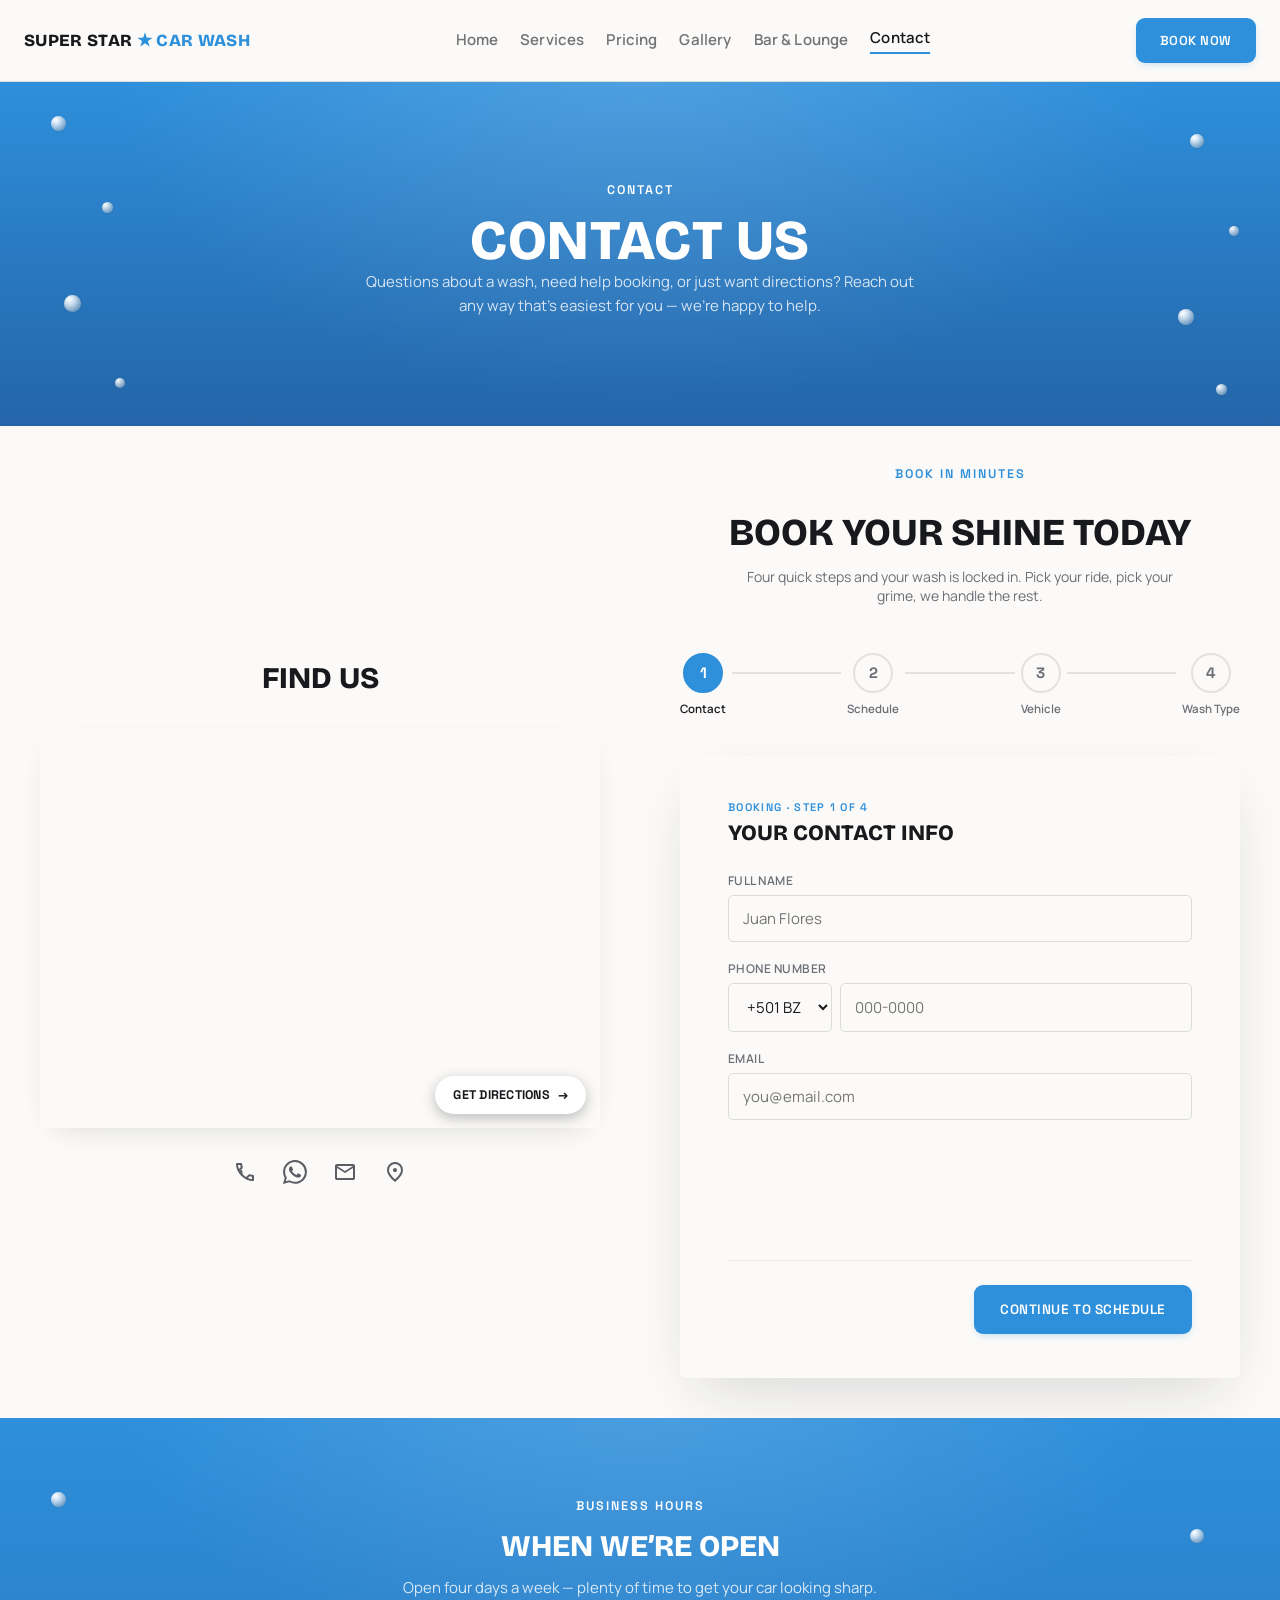
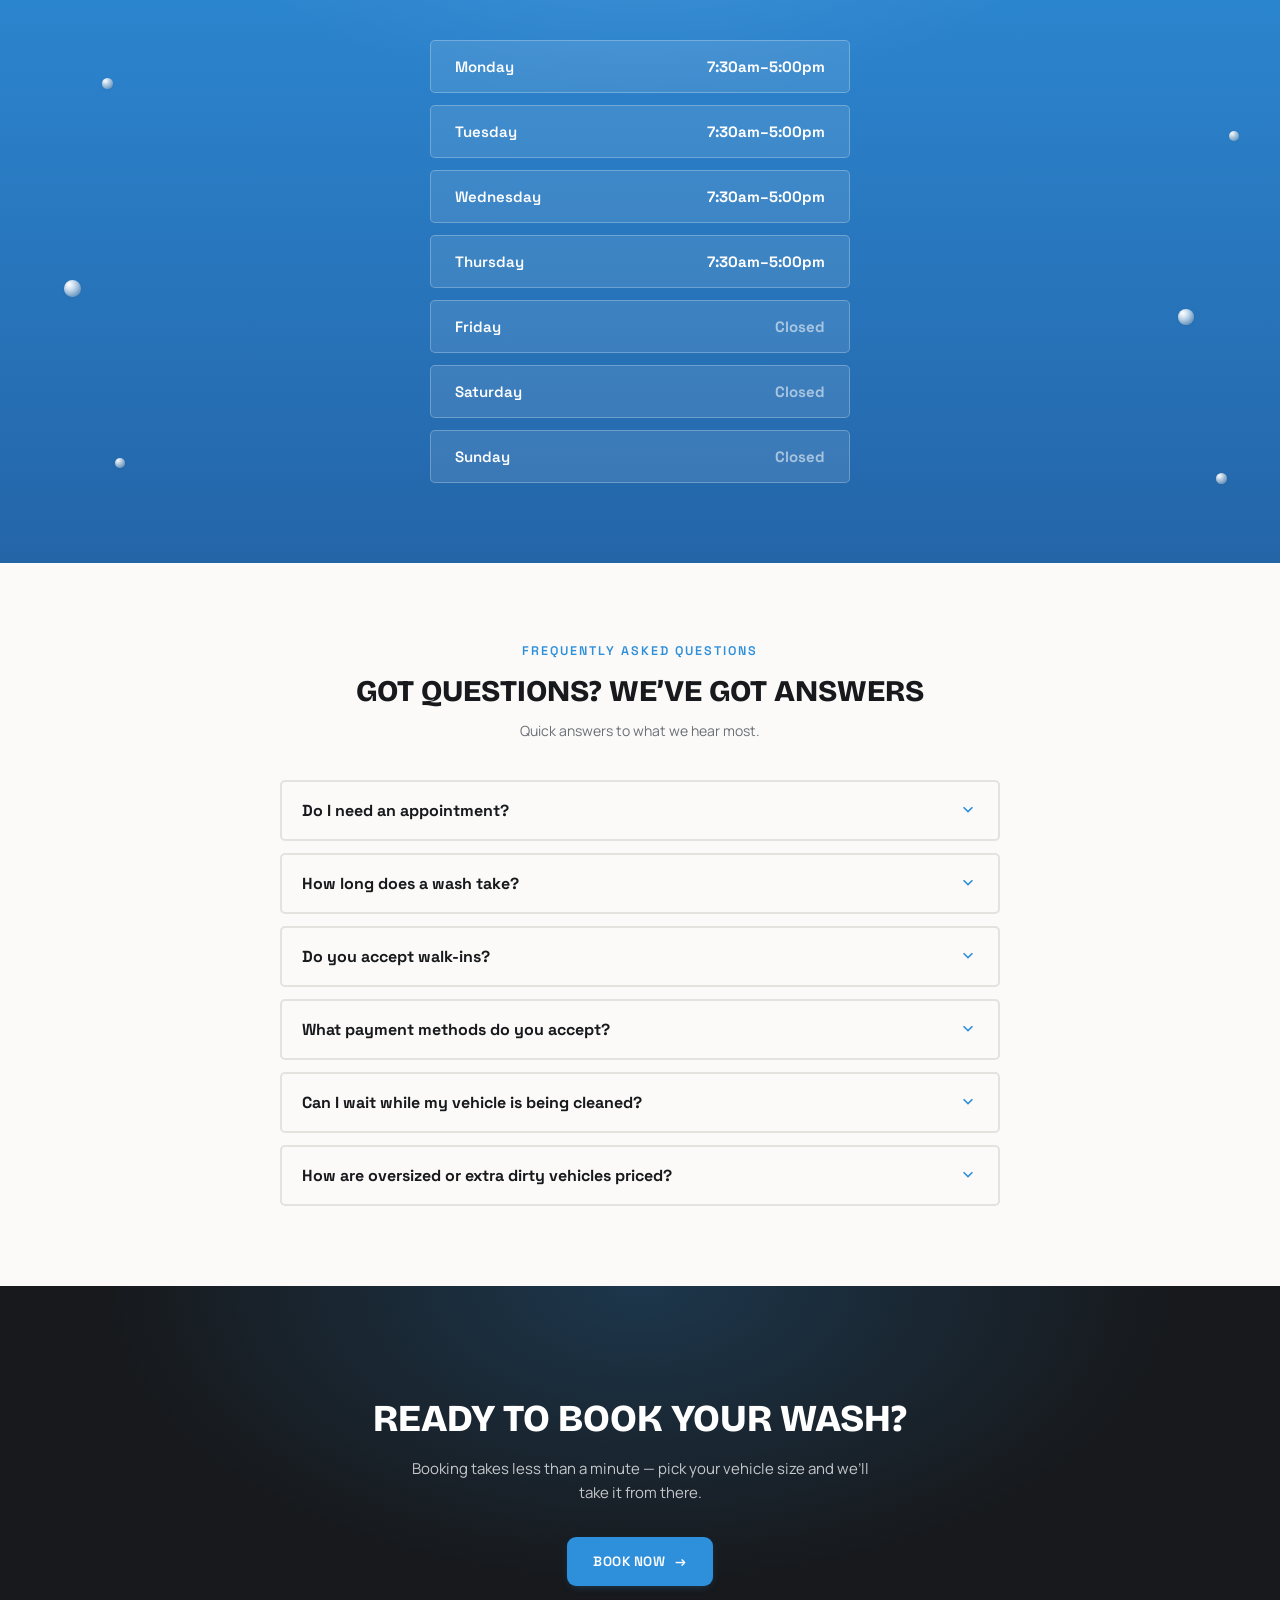
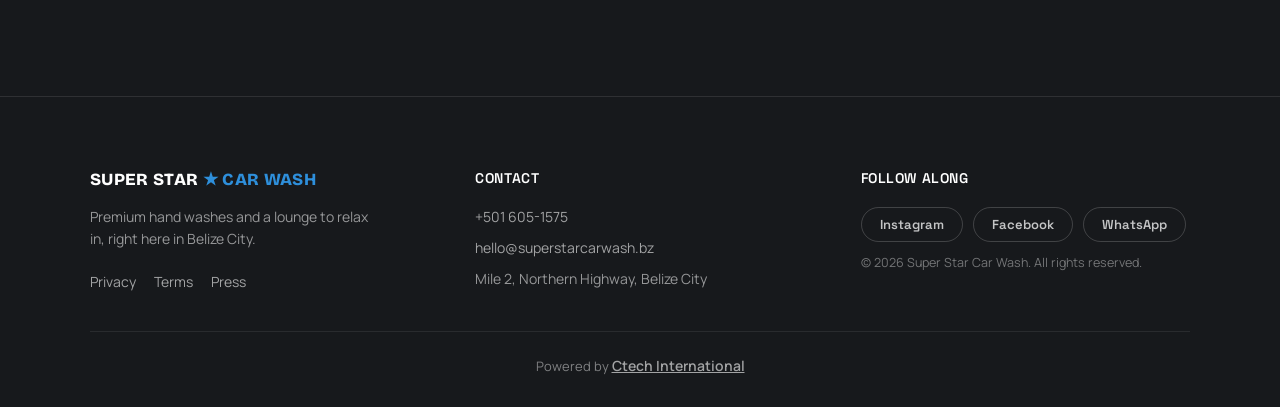
==== commit b6e7d8d8: "Client requested changes" ====
--- a/contact.html
+++ b/contact.html
@@ -3,6 +3,7 @@
 <head>
 	<meta charset="UTF-8">
 	<meta name="viewport" content="width=device-width, initial-scale=1.0, viewport-fit=cover">
+	<link rel="icon" type="image/svg+xml" href="data:image/svg+xml,%3Csvg xmlns='http://www.w3.org/2000/svg' viewBox='0 0 100 100'%3E%3Crect width='100' height='100' rx='22' fill='%232E8FDB'/%3E%3Ctext x='50' y='71' font-size='62' text-anchor='middle' fill='white' font-family='Arial'%3E%E2%98%85%3C/text%3E%3C/svg%3E">
 	<title>Contact — Super Star Car Wash</title>
 	<meta name="description" content="Get in touch with Super Star Car Wash in Belize City — phone, WhatsApp, email, hours, directions, and answers to common questions.">
 	<meta name="theme-color" content="#2E8FDB">
@@ -92,7 +93,9 @@
 			     so mobile stacks it right after the hero; desktop grid
 			     overrides placement to the right column. -->
 			<section class="booking booking--plain" id="booking">
+				<p class="eyebrow">Book in Minutes</p>
 				<h2 class="h2">Book Your Shine Today</h2>
+				<p class="lede muted">Four quick steps and your wash is locked in. Pick your ride, pick your grime, we handle the rest.</p>
 
 				<ol class="steps" id="steps">
 				<li class="step" data-step="1"><span class="step-dot"><span class="step-num">1</span><span class="step-check" aria-hidden="true">&#10003;</span></span><span class="step-label">Contact</span></li>
@@ -114,6 +117,7 @@
 
 					<!-- Step 1 : Contact -->
 					<div class="booking-panel" data-panel="1">
+						<p class="card-kicker">Booking &middot; Step 1 of 4</p>
 						<h3 class="card-title">Your Contact Info</h3>
 						<div class="field">
 							<label class="ssw-label" for="bk-name">Full Name</label>
@@ -164,6 +168,7 @@
 
 					<!-- Step 2 : Schedule -->
 					<div class="booking-panel" data-panel="2">
+						<p class="card-kicker">Booking &middot; Step 2 of 4</p>
 						<h3 class="card-title">Pick a Date &amp; Time</h3>
 						<p class="card-sub">Open Monday&ndash;Thursday, 7:30am&ndash;5:00pm.</p>
 						<div class="field-row">
@@ -182,6 +187,7 @@
 
 					<!-- Step 3 : Vehicle -->
 					<div class="booking-panel" data-panel="3">
+						<p class="card-kicker">Booking &middot; Step 3 of 4</p>
 						<h3 class="card-title">Pick Your Wash</h3>
 						<p class="card-sub">Choose the size that matches your ride.</p>
 						<div class="vehicle-grid" id="vehicle-grid"></div>
@@ -190,6 +196,7 @@
 
 					<!-- Step 4 : Wash Type -->
 					<div class="booking-panel" data-panel="4">
+						<p class="card-kicker">Booking &middot; Step 4 of 4</p>
 						<h3 class="card-title">Inside, Outside, or Both?</h3>
 						<p class="card-sub" id="wash-sub">Pricing scales with your vehicle.</p>
 
@@ -255,7 +262,7 @@
 				<h2 class="h2 contact-side-heading">Find Us</h2>
 				<div class="map-wrap">
 					<iframe class="map-embed" title="Map showing Super Star Car Wash's location on Northern Highway, Belize City" src="https://www.google.com/maps/embed?pb=!1m18!1m12!1m3!1d3804.8990595947052!2d-88.21987928754953!3d17.51233129912113!2m3!1f0!2f0!3f0!3m2!1i1024!2i768!4f13.1!3m3!1m2!1s0x8f5c5984b2fab501%3A0xe224fa96c543230e!2sSuper%20Star%20Car%20Wash!5e0!3m2!1sen!2sbz!4v1783462449378!5m2!1sen!2sbz" loading="lazy" allowfullscreen referrerpolicy="strict-origin-when-cross-origin"></iframe>
-					<a class="map-directions" href="https://www.google.com/maps/dir//https://share.google/0qxTJSe6wi0ypTA1C" target="_blank" rel="noopener noreferrer">Get Directions <span class="arrow" aria-hidden="true">&rarr;</span></a>
+					<a class="map-directions" href="https://share.google/0qxTJSe6wi0ypTA1C" target="_blank" rel="noopener noreferrer">Get Directions <span class="arrow" aria-hidden="true">&rarr;</span></a>
 				</div>
 
 				<div class="contact-methods">
@@ -288,7 +295,7 @@
 							<span class="contact-method-value">hello@superstarcarwash.bz</span>
 						</span>
 					</a>
-					<a class="contact-method contact-method--location" href="https://www.google.com/maps/search/?api=1&amp;query=Mile+2+Northern+Highway+Belize+City" target="_blank" rel="noopener noreferrer" aria-label="Visit Us — Mile 2, Northern Highway">
+					<a class="contact-method contact-method--location" href="https://share.google/0qxTJSe6wi0ypTA1C" target="_blank" rel="noopener noreferrer" aria-label="Visit Us — Mile 2, Northern Highway">
 						<span class="contact-method-icon" aria-hidden="true">
 							<svg viewBox="0 -960 960 960" xmlns="http://www.w3.org/2000/svg"><path d="M536.5-503.5Q560-527 560-560t-23.5-56.5Q513-640 480-640t-56.5 23.5Q400-593 400-560t23.5 56.5Q447-480 480-480t56.5-23.5ZM480-186q122-112 181-203.5T720-552q0-109-69.5-178.5T480-800q-101 0-170.5 69.5T240-552q0 71 59 162.5T480-186Zm0 106Q319-217 239.5-334.5T160-552q0-150 96.5-239T480-880q127 0 223.5 89T800-552q0 100-79.5 217.5T480-80Zm0-480Z" fill="currentColor"/></svg>
 						</span>
@@ -437,6 +444,8 @@
 		</div>
 	</footer>
 
-	<script src="script.js"></script>
+	<script src="js/main.js"></script>
+	<script src="js/booking.js"></script>
+	<script src="js/faq.js"></script>
 </body>
 </html>
--- a/styles.css
+++ b/styles.css
@@ -490,8 +490,17 @@
 .price-table {
 	background: var(--surface); padding: 48px 20px; display: flex; flex-direction: column; align-items: center;
 }
+.price-hours-badge {
+	display: inline-flex; align-items: center; gap: 7px;
+	background: rgba(46,143,219,.08); border: 1px solid rgba(46,143,219,.2); border-radius: var(--radius-pill);
+	padding: 7px 16px 7px 12px; margin: 2px 0 24px;
+	font-family: var(--font-mono-ish); font-weight: 600; font-size: 12px; letter-spacing: .04em; color: var(--brand-blue);
+}
+.price-hours-badge svg { flex-shrink: 0; }
+.price-hours-badge--onblue { background: rgba(255,255,255,.1); border-color: rgba(255,255,255,.25); color: #fff; }
 .price-cards { display: grid; grid-template-columns: 1fr; gap: 16px; width: 100%; max-width: 900px; margin-top: 8px; }
 .price-card {
+	display: flex; flex-direction: column;
 	border: 2px solid var(--border-2); border-radius: var(--radius); background: var(--surface);
 	padding: 22px 20px; text-align: center;
 	transition: border-color .18s ease, box-shadow .18s ease, transform .15s ease;
@@ -501,7 +510,7 @@
 }
 .price-card-title { font-family: var(--font-mono-ish); font-weight: 700; font-size: 16px; color: var(--ink); margin: 0 0 4px; }
 .price-card-sub { font-family: var(--font-body); font-size: 12px; color: var(--muted); margin: 0 0 16px; }
-.price-card-rows { display: flex; flex-direction: column; gap: 8px; }
+.price-card-rows { display: flex; flex-direction: column; gap: 8px; margin-top: auto; }
 .price-card-row {
 	display: flex; align-items: center; justify-content: space-between; font-family: var(--font-mono-ish);
 	font-size: 13.5px; color: var(--ink); background: rgba(46,143,219,.06); border-radius: var(--radius); padding: 10px 14px;
@@ -625,6 +634,10 @@
    letting it bubble up to scroll the page, which made the page feel
    stuck whenever the cursor was anywhere over the form. */
 .booking-body { flex: none; height: 560px; overflow-y: auto; padding: 0 4px; margin: 0 -4px; }
+.card-kicker {
+	font-family: var(--font-mono-ish); font-weight: 600; letter-spacing: .12em; text-transform: uppercase;
+	color: var(--brand-blue); font-size: 11px; margin: 0 0 6px;
+}
 .card-title { font-family: var(--font-display); font-weight: 800; font-size: 18px; text-transform: uppercase; color: var(--ink); margin: 0 0 22px; }
 .card-sub { font-family: var(--font-body); font-size: 13px; color: var(--muted); margin: -14px 0 20px; }
 
@@ -789,21 +802,19 @@
 
 .compare {
 	border-radius: var(--radius); overflow: hidden; box-shadow: 0 10px 30px -16px rgba(23,25,28,.2); background: #fff;
-	transition: box-shadow .2s ease, transform .2s ease;
-}
-.compare:hover { box-shadow: 0 18px 40px -18px rgba(23,25,28,.3); transform: translateY(-3px); }
+}
 .compare-frame { position: relative; height: 220px; overflow: hidden; cursor: ew-resize; user-select: none; }
 .compare-after, .compare-before {
 	position: absolute; inset: 0; background-repeat: no-repeat; background-size: cover;
 }
 .compare-after { background-image: repeating-linear-gradient(135deg, #cfe3f5 0px, #cfe3f5 12px, #ddeefa 12px, #ddeefa 24px); }
-.compare-before { overflow: hidden; background-image: repeating-linear-gradient(135deg, #dfe2e5 0px, #dfe2e5 12px, #e9ebed 12px, #e9ebed 24px); }
+.compare-before { background-image: repeating-linear-gradient(135deg, #dfe2e5 0px, #dfe2e5 12px, #e9ebed 12px, #e9ebed 24px); }
 .compare-tag {
 	position: absolute; top: 12px; background: rgba(23,25,28,.6); color: #fff; font: 600 10.5px var(--font-mono-ish);
 	letter-spacing: .06em; text-transform: uppercase; padding: 5px 10px; border-radius: var(--radius); z-index: 4;
 }
 .compare-tag.before { left: 12px; }
-.compare-tag.after { right: 12px; }
+.compare-tag.after { right: 12px; background: var(--rating-gold); color: var(--ink); }
 .compare-divider { position: absolute; top: 0; bottom: 0; width: 3px; background: #fff; transform: translateX(-50%); z-index: 3; }
 .compare-handle {
 	position: absolute; top: 50%; transform: translate(-50%, -50%); width: 36px; height: 36px; border-radius: 50%;
@@ -853,6 +864,21 @@
 @media (min-width: 700px) {
 	.showcase { padding: 80px 24px; }
 	.showcase-grid { grid-template-columns: repeat(3, 1fr); gap: 20px; }
+}
+
+/* ============================================================
+   PHOTO COLLECTION (gallery.html)
+   ============================================================ */
+.photo-grid { display: grid; grid-template-columns: repeat(2, 1fr); gap: 12px; width: 100%; max-width: 900px; margin-top: 8px; }
+.photo-grid-img {
+	width: 100%; height: 160px; object-fit: cover; border-radius: var(--radius);
+	box-shadow: 0 10px 30px -16px rgba(23,25,28,.2); transition: transform .2s ease, box-shadow .2s ease;
+}
+.photo-grid-img:hover { transform: translateY(-3px); box-shadow: 0 18px 40px -18px rgba(23,25,28,.3); }
+
+@media (min-width: 700px) {
+	.photo-grid { grid-template-columns: repeat(3, 1fr); gap: 16px; }
+	.photo-grid-img { height: 200px; }
 }
 
 /* ============================================================
@@ -1013,7 +1039,7 @@
    every child — heading, map, the icon row, the button — is evenly
    and consistently spaced regardless of what order they're in. */
 .contact-side {
-	background: var(--surface); padding: 0 20px 48px; display: flex; flex-direction: column; align-items: center; gap: 28px;
+	background: var(--surface); padding: 40px 20px 48px; display: flex; flex-direction: column; align-items: center; gap: 28px;
 }
 .contact-side-heading { margin: 0; }
 
@@ -1026,7 +1052,7 @@
 /* Contact page's form: sits on the same light background as its
    sidebar instead of the blue treatment Home's booking section uses,
    so the two halves of the grid read as one continuous section. */
-.booking--plain { background: none; padding: 0 20px 48px; }
+.booking--plain { background: none; padding: 40px 20px 48px; }
 .booking--plain .step-dot { background: var(--surface); color: var(--muted); border: 2px solid var(--border-2); }
 .booking--plain .step.is-current .step-dot, .booking--plain .step.is-done .step-dot { background: var(--brand-blue); color: #fff; border-color: var(--brand-blue); }
 .booking--plain .step-line { background: var(--border-2); }
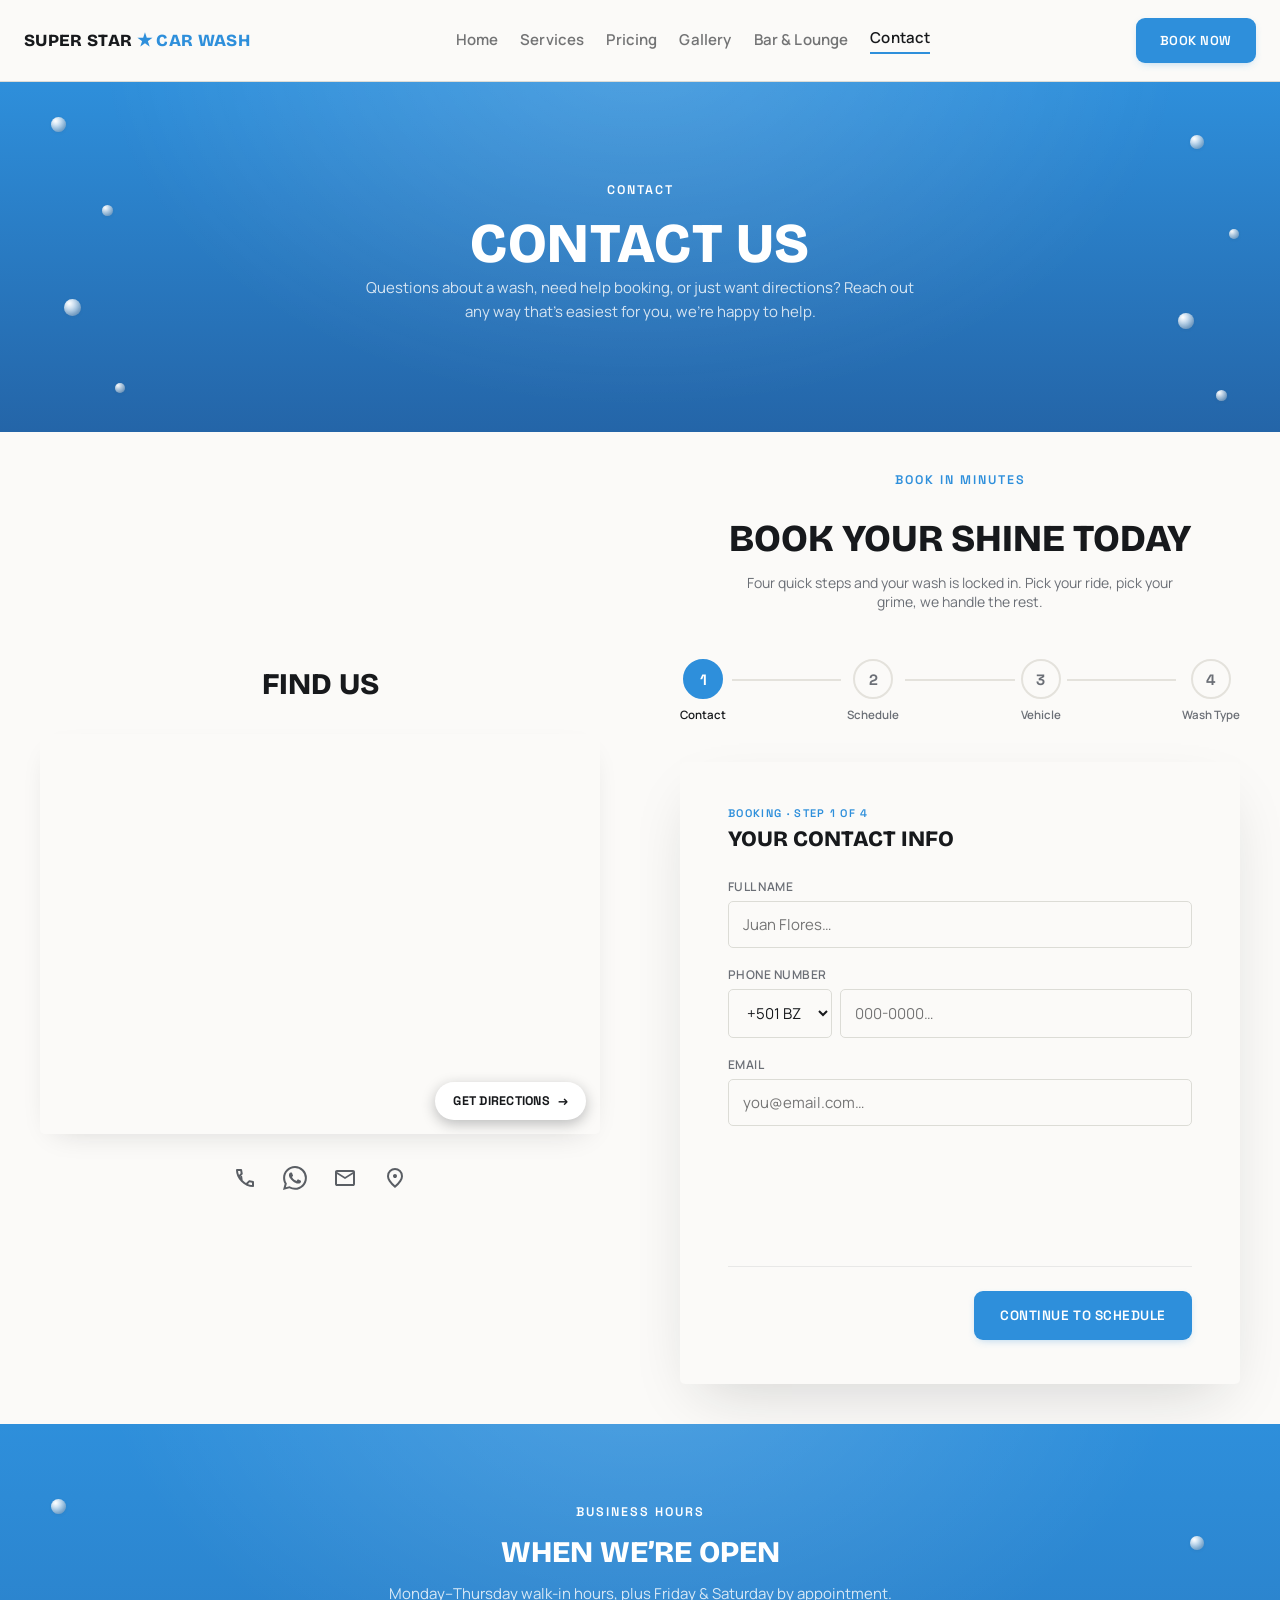
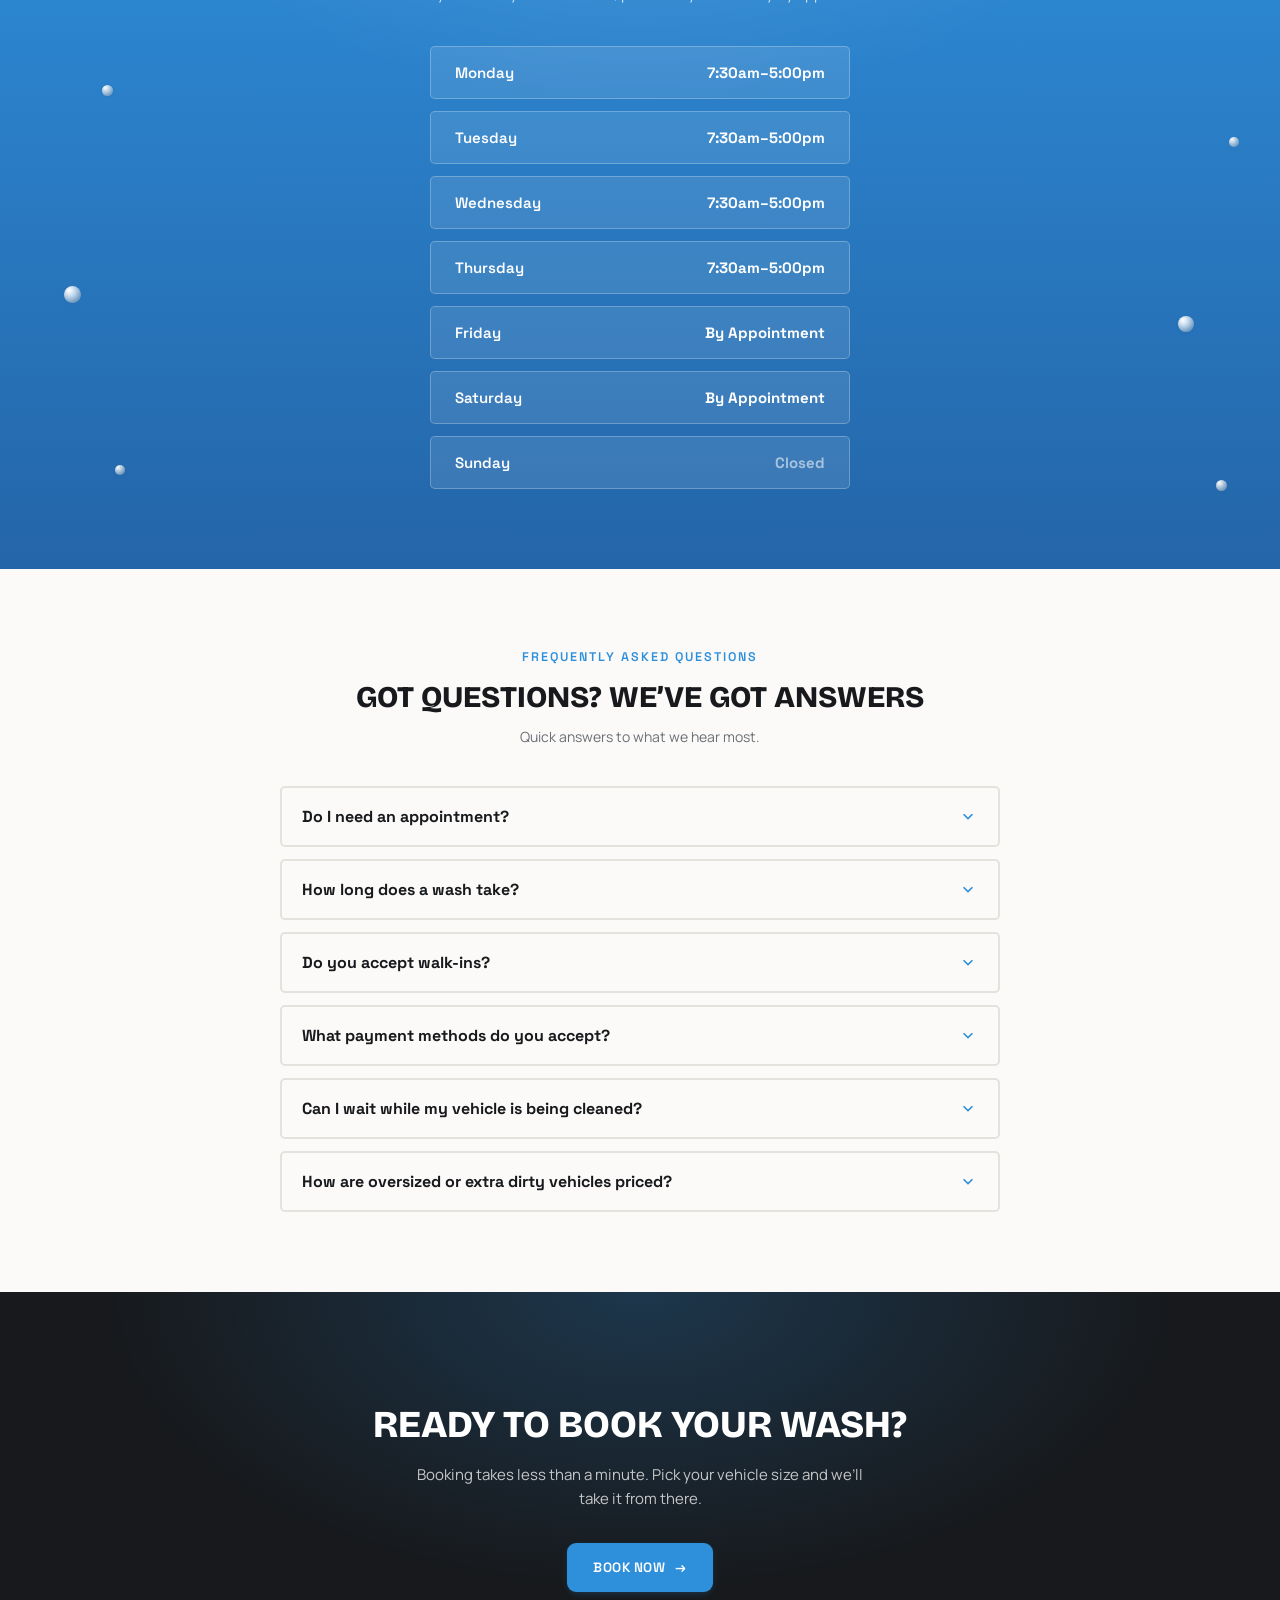
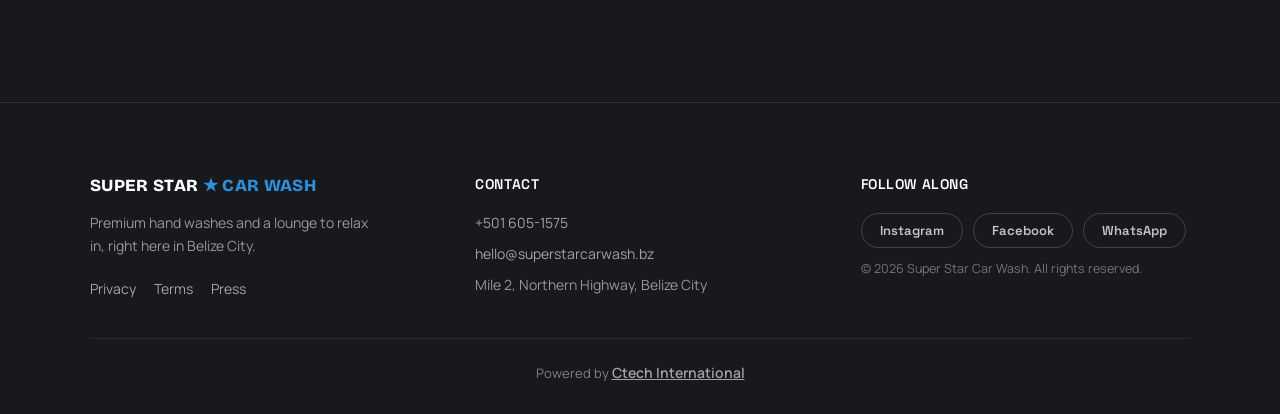
==== commit c6e17cd6: "Deploy" ====
--- a/contact.html
+++ b/contact.html
@@ -4,8 +4,8 @@
 	<meta charset="UTF-8">
 	<meta name="viewport" content="width=device-width, initial-scale=1.0, viewport-fit=cover">
 	<link rel="icon" type="image/svg+xml" href="data:image/svg+xml,%3Csvg xmlns='http://www.w3.org/2000/svg' viewBox='0 0 100 100'%3E%3Crect width='100' height='100' rx='22' fill='%232E8FDB'/%3E%3Ctext x='50' y='71' font-size='62' text-anchor='middle' fill='white' font-family='Arial'%3E%E2%98%85%3C/text%3E%3C/svg%3E">
-	<title>Contact — Super Star Car Wash</title>
-	<meta name="description" content="Get in touch with Super Star Car Wash in Belize City — phone, WhatsApp, email, hours, directions, and answers to common questions.">
+	<title>Contact | Super Star Car Wash</title>
+	<meta name="description" content="Get in touch with Super Star Car Wash in Belize City: phone, WhatsApp, email, hours, directions, and answers to common questions.">
 	<meta name="theme-color" content="#2E8FDB">
 	<meta name="robots" content="index, follow">
 	<link rel="canonical" href="https://heavystinger.github.io/superstar-car-wash-website/contact.html">
@@ -13,17 +13,19 @@
 	<meta property="og:type" content="website">
 	<meta property="og:site_name" content="Super Star Car Wash">
 	<meta property="og:locale" content="en_US">
-	<meta property="og:title" content="Contact — Super Star Car Wash">
-	<meta property="og:description" content="Get in touch with Super Star Car Wash in Belize City — phone, WhatsApp, email, hours, directions, and answers to common questions.">
+	<meta property="og:title" content="Contact | Super Star Car Wash">
+	<meta property="og:description" content="Get in touch with Super Star Car Wash in Belize City: phone, WhatsApp, email, hours, directions, and answers to common questions.">
 	<meta property="og:url" content="https://heavystinger.github.io/superstar-car-wash-website/contact.html">
 	<meta property="og:image" content="https://heavystinger.github.io/superstar-car-wash-website/assets/hero-car-2.png">
 	<meta property="og:image:width" content="1536">
 	<meta property="og:image:height" content="1024">
+	<meta property="og:image:alt" content="Dodge Durango SRT covered in foam mid-wash, on a bright studio background">
 
 	<meta name="twitter:card" content="summary_large_image">
-	<meta name="twitter:title" content="Contact — Super Star Car Wash">
-	<meta name="twitter:description" content="Get in touch with Super Star Car Wash in Belize City — phone, WhatsApp, email, hours, directions, and answers to common questions.">
+	<meta name="twitter:title" content="Contact | Super Star Car Wash">
+	<meta name="twitter:description" content="Get in touch with Super Star Car Wash in Belize City: phone, WhatsApp, email, hours, directions, and answers to common questions.">
 	<meta name="twitter:image" content="https://heavystinger.github.io/superstar-car-wash-website/assets/hero-car-2.png">
+	<meta name="twitter:image:alt" content="Dodge Durango SRT covered in foam mid-wash, on a bright studio background">
 
 	<script type="application/ld+json">
 	{
@@ -33,6 +35,7 @@
 		"image": "https://heavystinger.github.io/superstar-car-wash-website/assets/hero-car-2.png",
 		"url": "https://heavystinger.github.io/superstar-car-wash-website/",
 		"telephone": "+501-605-1575",
+		"email": "hello@superstarcarwash.bz",
 		"priceRange": "$$",
 		"address": {
 			"@type": "PostalAddress",
@@ -40,11 +43,22 @@
 			"addressLocality": "Belize City",
 			"addressCountry": "BZ"
 		},
+		"geo": {
+			"@type": "GeoCoordinates",
+			"latitude": 17.51233129912113,
+			"longitude": -88.21987928754953
+		},
 		"openingHoursSpecification": {
 			"@type": "OpeningHoursSpecification",
 			"dayOfWeek": ["Monday", "Tuesday", "Wednesday", "Thursday"],
 			"opens": "07:30",
 			"closes": "17:00"
+		},
+		"sameAs": ["https://www.instagram.com/superstar_carwash_bze/"],
+		"aggregateRating": {
+			"@type": "AggregateRating",
+			"ratingValue": "4.9",
+			"reviewCount": "312"
 		}
 	}
 	</script>
@@ -83,13 +97,13 @@
 			<div class="bubble-field" id="contact-intro-bubbles" aria-hidden="true"></div>
 			<p class="eyebrow eyebrow-onblue">Contact</p>
 			<h1 class="h1">Contact Us</h1>
-			<p class="lede onblue-muted">Questions about a wash, need help booking, or just want directions? Reach out any way that&rsquo;s easiest for you &mdash; we&rsquo;re happy to help.</p>
+			<p class="lede onblue-muted">Questions about a wash, need help booking, or just want directions? Reach out any way that&rsquo;s easiest for you, we&rsquo;re happy to help.</p>
 		</section>
 
 		<!-- ================= CONTACT + LOCATION + FORM ================= -->
 		<div class="contact-grid" id="contact-main">
 
-			<!-- Contact Form (same booking wizard as Home) — first in source
+			<!-- Contact Form (same booking wizard as Home), first in source
 			     so mobile stacks it right after the hero; desktop grid
 			     overrides placement to the right column. -->
 			<section class="booking booking--plain" id="booking">
@@ -108,6 +122,10 @@
 			</ol>
 
 			<form class="booking-card" id="booking-form" novalidate>
+				<input type="hidden" name="access_key" value="cfc8efb7-6689-4094-ad4c-0580751b3b44">
+				<input type="hidden" name="subject" value="New Booking Request: Super Star Car Wash">
+				<input type="hidden" name="from_name" value="Super Star Car Wash Website">
+				<input type="checkbox" name="botcheck" class="botcheck" tabindex="-1" autocomplete="off" aria-hidden="true">
 				<div class="booking-transition" id="booking-transition" hidden role="status" aria-live="polite">
 					<div class="transition-check" aria-hidden="true">&#10003;</div>
 					<div class="transition-msg" id="transition-msg"></div>
@@ -121,7 +139,7 @@
 						<h3 class="card-title">Your Contact Info</h3>
 						<div class="field">
 							<label class="ssw-label" for="bk-name">Full Name</label>
-							<input class="ssw-input" id="bk-name" name="name" type="text" autocomplete="name" placeholder="Juan Flores">
+							<input class="ssw-input" id="bk-name" name="name" type="text" autocomplete="name" placeholder="Juan Flores…">
 							<div class="bk-error" id="err-name" hidden aria-live="polite">Enter your full name</div>
 						</div>
 						<div class="field">
@@ -155,13 +173,13 @@
 									<option value="+61">+61 AU</option>
 									<option value="+27">+27 ZA</option>
 								</select>
-								<input class="ssw-input field-grow" id="bk-phone" name="phone" type="tel" inputmode="tel" autocomplete="tel-national" placeholder="000-0000">
+								<input class="ssw-input field-grow" id="bk-phone" name="phone" type="tel" inputmode="tel" autocomplete="tel-national" placeholder="000-0000…">
 							</div>
 							<div class="bk-error" id="err-phone" hidden aria-live="polite">Enter a valid phone number</div>
 						</div>
 						<div class="field">
 							<label class="ssw-label" for="bk-email">Email</label>
-							<input class="ssw-input" id="bk-email" name="email" type="email" autocomplete="email" spellcheck="false" placeholder="you@email.com">
+							<input class="ssw-input" id="bk-email" name="email" type="email" autocomplete="email" spellcheck="false" placeholder="you@email.com…">
 							<div class="bk-error" id="err-email" hidden aria-live="polite">Enter a valid email address</div>
 						</div>
 					</div>
@@ -170,7 +188,7 @@
 					<div class="booking-panel" data-panel="2">
 						<p class="card-kicker">Booking &middot; Step 2 of 4</p>
 						<h3 class="card-title">Pick a Date &amp; Time</h3>
-						<p class="card-sub">Open Monday&ndash;Thursday, 7:30am&ndash;5:00pm.</p>
+						<p class="card-sub">Open Monday&ndash;Thursday, 7:30am&ndash;5:00pm. Friday &amp; Saturday by appointment.</p>
 						<div class="field-row">
 							<div class="field field-grow">
 								<label class="ssw-label" for="bk-date">Date</label>
@@ -205,7 +223,7 @@
 							<span class="checkbox-box"><span class="checkbox-tick" aria-hidden="true">&#10003;</span></span>
 							<span class="checkbox-copy">
 								<span class="checkbox-title">Extra Dirty?</span>
-								<span class="checkbox-sub">Heavy mud or grime &mdash; priced by phone, we&rsquo;ll confirm before your appointment.</span>
+								<span class="checkbox-sub">Heavy mud or grime is priced by phone, and we&rsquo;ll confirm before your appointment.</span>
 							</span>
 							<span class="checkbox-glyph" aria-hidden="true"></span>
 						</label>
@@ -218,14 +236,19 @@
 							<span class="checkbox-box"><span class="checkbox-tick" aria-hidden="true">&#10003;</span></span>
 							<span class="checkbox-copy">
 								<span class="checkbox-title">Add Tire Shine</span>
-								<span class="checkbox-sub">Glossy, streak-free finish &mdash; +$10 BZD</span>
+								<span class="checkbox-sub">Glossy, streak-free finish (+$10 BZD)</span>
 							</span>
 						</label>
+
+						<div class="captcha-wrap">
+							<div class="h-captcha" data-captcha="true"></div>
+							<div class="bk-error" id="err-captcha" hidden aria-live="polite">Please complete the captcha to continue</div>
+						</div>
 					</div>
 
 					<!-- Step 5 : Confirmation -->
 					<div class="booking-panel" data-panel="5">
-						<div class="confirm">
+						<div class="confirm confirm-success" id="confirm-success">
 							<div class="confirm-check" aria-hidden="true">&#10003;</div>
 							<h3 class="card-title">You&rsquo;re Booked!</h3>
 							<p class="confirm-copy" id="confirm-copy" aria-live="polite"></p>
@@ -241,7 +264,22 @@
 								<a class="ssw-cta-outline" id="confirm-call-link" href="tel:+5016051575">Call +501 605-1575</a>
 							</div>
 
-							<button class="ssw-cta" id="bk-reset" style="margin-top:12px;">Book Another Wash</button>
+							<p class="confirm-payment-note"><svg width="14" height="14" viewBox="0 -960 960 960" aria-hidden="true"><path d="M560-440q-50 0-85-35t-35-85q0-50 35-85t85-35q50 0 85 35t35 85q0 50-35 85t-85 35ZM280-320q-33 0-56.5-23.5T200-400v-320q0-33 23.5-56.5T280-800h560q33 0 56.5 23.5T920-720v320q0 33-23.5 56.5T840-320H280Zm80-80h400q0-33 23.5-56.5T840-480v-160q-33 0-56.5-23.5T760-720H360q0 33-23.5 56.5T280-640v160q33 0 56.5 23.5T360-400Zm440 240H120q-33 0-56.5-23.5T40-240v-440h80v440h680v80ZM280-400v-320 320Z" fill="currentColor"/></svg>Cash preferred at pickup, cards accepted where available.</p>
+
+							<button type="button" class="ssw-cta" id="bk-reset" style="margin-top:12px;">Book Another Wash</button>
+						</div>
+
+						<div class="confirm confirm-error" id="confirm-error" hidden>
+							<div class="confirm-error-icon" aria-hidden="true">!</div>
+							<h3 class="card-title">Couldn&rsquo;t Send Your Booking</h3>
+							<p class="confirm-copy">We weren&rsquo;t able to reach our booking system. Please call or WhatsApp us directly to confirm your wash, or try again.</p>
+
+							<div class="confirm-error-actions">
+								<a class="ssw-cta-outline" href="tel:+5016051575">Call +501 605-1575</a>
+								<a class="ssw-cta-outline" href="https://wa.me/5016051575?text=I%20am%20trying%20to%20book%20a%20wash%20from%20the%20website." target="_blank" rel="noopener noreferrer">WhatsApp Us</a>
+							</div>
+
+							<button type="button" class="ssw-cta" id="bk-retry" style="margin-top:12px;">Try Again</button>
 						</div>
 					</div>
 
@@ -257,7 +295,7 @@
 			</form>
 			</section>
 
-			<!-- Location + compact contact methods — desktop: left column -->
+			<!-- Location + compact contact methods, desktop: left column -->
 			<section class="contact-side" id="contact-side">
 				<h2 class="h2 contact-side-heading">Find Us</h2>
 				<div class="map-wrap">
@@ -266,7 +304,7 @@
 				</div>
 
 				<div class="contact-methods">
-					<a class="contact-method contact-method--phone" href="tel:+5016051575" aria-label="Call Us — +501 605-1575">
+					<a class="contact-method contact-method--phone" href="tel:+5016051575" aria-label="Call Us: +501 605-1575">
 						<span class="contact-method-icon" aria-hidden="true">
 							<svg viewBox="0 -960 960 960" xmlns="http://www.w3.org/2000/svg"><path d="M798-120q-125 0-247-54.5T329-329Q229-429 174.5-551T120-798q0-18 12-30t30-12h162q14 0 25 9.5t13 22.5l26 140q2 16-1 27t-11 19l-97 98q20 37 47.5-71.5T387-386q31 31 65 57.5t72 48.5l94-94q9-9 23.5-13.5T670-390l138 28q14 4 23 14.5t9 23.5v162q0 18-12 30t-30 12ZM241-600l66-66-17-94h-89q5 41 14 81t26 79Zm358 358q39 17 79.5 27t81.5 13v-88l-94-19-67 67ZM241-600Zm358 358Z" fill="currentColor"/></svg>
 						</span>
@@ -275,7 +313,7 @@
 							<span class="contact-method-value">+501 605-1575</span>
 						</span>
 					</a>
-					<a class="contact-method contact-method--whatsapp" href="https://wa.me/5016051575?text=I%20am%20messaging%20from%20the%20Superstar%20Car%20Wash%20website." target="_blank" rel="noopener noreferrer" aria-label="WhatsApp — +501 605-1575">
+					<a class="contact-method contact-method--whatsapp" href="https://wa.me/5016051575?text=I%20am%20messaging%20from%20the%20Superstar%20Car%20Wash%20website." target="_blank" rel="noopener noreferrer" aria-label="WhatsApp: +501 605-1575">
 						<span class="contact-method-icon" aria-hidden="true">
 							<svg xmlns="http://www.w3.org/2000/svg" width="16" height="16" fill="currentColor" class="bi bi-whatsapp" viewBox="0 0 16 16">
 								<path d="M13.601 2.326A7.85 7.85 0 0 0 7.994 0C3.627 0 .068 3.558.064 7.926c0 1.399.366 2.76 1.057 3.965L0 16l4.204-1.102a7.9 7.9 0 0 0 3.79.965h.004c4.368 0 7.926-3.558 7.93-7.93A7.9 7.9 0 0 0 13.6 2.326zM7.994 14.521a6.6 6.6 0 0 1-3.356-.92l-.24-.144-2.494.654.666-2.433-.156-.251a6.56 6.56 0 0 1-1.007-3.505c0-3.626 2.957-6.584 6.591-6.584a6.56 6.56 0 0 1 4.66 1.931 6.56 6.56 0 0 1 1.928 4.66c-.004 3.639-2.961 6.592-6.592 6.592m3.615-4.934c-.197-.099-1.17-.578-1.353-.646-.182-.065-.315-.099-.445.099-.133.197-.513.646-.627.775-.114.133-.232.148-.43.05-.197-.1-.836-.308-1.592-.985-.59-.525-.985-1.175-1.103-1.372-.114-.198-.011-.304.088-.403.087-.088.197-.232.296-.346.1-.114.133-.198.198-.33.065-.134.034-.248-.015-.347-.05-.099-.445-1.076-.612-1.47-.16-.389-.323-.335-.445-.34-.114-.007-.247-.007-.38-.007a.73.73 0 0 0-.529.247c-.182.198-.691.677-.691 1.654s.71 1.916.81 2.049c.098.133 1.394 2.132 3.383 2.992.47.205.84.326 1.129.418.475.152.904.129 1.246.08.38-.058 1.171-.48 1.338-.943.164-.464.164-.86.114-.943-.049-.084-.182-.133-.38-.232"/>
@@ -286,7 +324,7 @@
 							<span class="contact-method-value">+501 605-1575</span>
 						</span>
 					</a>
-					<a class="contact-method contact-method--email" href="mailto:hello@superstarcarwash.bz" aria-label="Email — hello@superstarcarwash.bz">
+					<a class="contact-method contact-method--email" href="mailto:hello@superstarcarwash.bz" aria-label="Email: hello@superstarcarwash.bz">
 						<span class="contact-method-icon" aria-hidden="true">
 							<svg viewBox="0 -960 960 960" xmlns="http://www.w3.org/2000/svg"><path d="M160-160q-33 0-56.5-23.5T80-240v-480q0-33 23.5-56.5T160-800h640q33 0 56.5 23.5T880-720v480q0 33-23.5 56.5T800-160H160Zm320-280L160-640v400h640v-400L480-440Zm0-80 320-200H160l320 200ZM160-640v-80 480-400Z" fill="currentColor"/></svg>
 						</span>
@@ -295,7 +333,7 @@
 							<span class="contact-method-value">hello@superstarcarwash.bz</span>
 						</span>
 					</a>
-					<a class="contact-method contact-method--location" href="https://share.google/0qxTJSe6wi0ypTA1C" target="_blank" rel="noopener noreferrer" aria-label="Visit Us — Mile 2, Northern Highway">
+					<a class="contact-method contact-method--location" href="https://share.google/0qxTJSe6wi0ypTA1C" target="_blank" rel="noopener noreferrer" aria-label="Visit Us: Mile 2, Northern Highway">
 						<span class="contact-method-icon" aria-hidden="true">
 							<svg viewBox="0 -960 960 960" xmlns="http://www.w3.org/2000/svg"><path d="M536.5-503.5Q560-527 560-560t-23.5-56.5Q513-640 480-640t-56.5 23.5Q400-593 400-560t23.5 56.5Q447-480 480-480t56.5-23.5ZM480-186q122-112 181-203.5T720-552q0-109-69.5-178.5T480-800q-101 0-170.5 69.5T240-552q0 71 59 162.5T480-186Zm0 106Q319-217 239.5-334.5T160-552q0-150 96.5-239T480-880q127 0 223.5 89T800-552q0 100-79.5 217.5T480-80Zm0-480Z" fill="currentColor"/></svg>
 						</span>
@@ -313,15 +351,15 @@
 			<div class="bubble-field" id="contact-hours-bubbles" aria-hidden="true"></div>
 			<p class="eyebrow eyebrow-onblue">Business Hours</p>
 			<h2 class="h2 onblue">When We&rsquo;re Open</h2>
-			<p class="lede onblue-muted">Open four days a week &mdash; plenty of time to get your car looking sharp.</p>
+			<p class="lede onblue-muted">Monday&ndash;Thursday walk-in hours, plus Friday &amp; Saturday by appointment.</p>
 
 			<div class="hours-rows">
 				<div class="hours-row"><span>Monday</span><span>7:30am&ndash;5:00pm</span></div>
 				<div class="hours-row"><span>Tuesday</span><span>7:30am&ndash;5:00pm</span></div>
 				<div class="hours-row"><span>Wednesday</span><span>7:30am&ndash;5:00pm</span></div>
 				<div class="hours-row"><span>Thursday</span><span>7:30am&ndash;5:00pm</span></div>
-				<div class="hours-row is-closed"><span>Friday</span><span>Closed</span></div>
-				<div class="hours-row is-closed"><span>Saturday</span><span>Closed</span></div>
+				<div class="hours-row is-appointment"><span>Friday</span><span>By Appointment</span></div>
+				<div class="hours-row is-appointment"><span>Saturday</span><span>By Appointment</span></div>
 				<div class="hours-row is-closed"><span>Sunday</span><span>Closed</span></div>
 			</div>
 		</section>
@@ -340,7 +378,7 @@
 					</button>
 					<div class="faq-answer-wrap" id="faq-answer-1" role="region" aria-labelledby="faq-q-1">
 						<div class="faq-answer-inner">
-							<p class="faq-answer">No appointment necessary &mdash; just pull in. We wash on a first-come, first-served basis, Monday through Thursday.</p>
+							<p class="faq-answer">No appointment needed Monday through Thursday. Just pull in and we wash on a first-come, first-served basis. Friday and Saturday are appointment-only, so give us a call or book ahead for those days.</p>
 						</div>
 					</div>
 				</div>
@@ -351,7 +389,7 @@
 					</button>
 					<div class="faq-answer-wrap" id="faq-answer-2" role="region" aria-labelledby="faq-q-2">
 						<div class="faq-answer-inner">
-							<p class="faq-answer">Most washes are done in 15&ndash;20 minutes from the time you pull in.</p>
+							<p class="faq-answer">Most washes are done in 10&ndash;15 minutes from the time you pull in.</p>
 						</div>
 					</div>
 				</div>
@@ -362,7 +400,7 @@
 					</button>
 					<div class="faq-answer-wrap" id="faq-answer-3" role="region" aria-labelledby="faq-q-3">
 						<div class="faq-answer-inner">
-							<p class="faq-answer">Yes &mdash; walk-ins are always welcome during business hours.</p>
+							<p class="faq-answer">Yes, walk-ins are always welcome Monday through Thursday. Friday and Saturday are by appointment only, so book ahead or give us a call for those days.</p>
 						</div>
 					</div>
 				</div>
@@ -384,7 +422,7 @@
 					</button>
 					<div class="faq-answer-wrap" id="faq-answer-5" role="region" aria-labelledby="faq-q-5">
 						<div class="faq-answer-inner">
-							<p class="faq-answer">Absolutely &mdash; grab a drink and relax in our lounge while we take care of your car.</p>
+							<p class="faq-answer">Absolutely, grab a drink and relax in our lounge while we take care of your car.</p>
 						</div>
 					</div>
 				</div>
@@ -395,7 +433,7 @@
 					</button>
 					<div class="faq-answer-wrap" id="faq-answer-6" role="region" aria-labelledby="faq-q-6">
 						<div class="faq-answer-inner">
-							<p class="faq-answer">Oversized vehicles and heavy grime are priced by phone &mdash; give us a call and we&rsquo;ll confirm before your appointment.</p>
+							<p class="faq-answer">Oversized vehicles and heavy grime are priced by phone. Give us a call and we&rsquo;ll confirm before your appointment.</p>
 						</div>
 					</div>
 				</div>
@@ -406,7 +444,7 @@
 		<section class="cta-band" id="cta">
 			<div class="lounge-glow" aria-hidden="true"></div>
 			<h2 class="h2 onblue">Ready to Book Your Wash?</h2>
-			<p class="lede onblue-muted">Booking takes less than a minute &mdash; pick your vehicle size and we&rsquo;ll take it from there.</p>
+			<p class="lede onblue-muted">Booking takes less than a minute. Pick your vehicle size and we&rsquo;ll take it from there.</p>
 			<button class="ssw-cta" data-scroll-to="booking" type="button">Book Now <span class="arrow" aria-hidden="true">&rarr;</span></button>
 		</section>
 	</main>
@@ -447,5 +485,6 @@
 	<script src="js/main.js"></script>
 	<script src="js/booking.js"></script>
 	<script src="js/faq.js"></script>
+	<script src="https://web3forms.com/client/script.js" async defer></script>
 </body>
 </html>
--- a/styles.css
+++ b/styles.css
@@ -1,5 +1,5 @@
 /* ============================================================
-   Super Star Car Wash — tokens
+   Super Star Car Wash - tokens
    Mobile-first: base rules target small screens; min-width
    media queries progressively enhance for tablet/desktop.
    ============================================================ */
@@ -25,9 +25,9 @@
 
 	/* Standard corner radius for components (cards, inputs, tags, panels). */
 	--radius: 5px;
-	/* Buttons keep their own, larger radius — exempt from --radius. */
+	/* Buttons keep their own, larger radius - exempt from --radius. */
 	--radius-btn: 9px;
-	/* Fully-rounded pill shapes — a special exception, not a corner radius. */
+	/* Fully-rounded pill shapes - a special exception, not a corner radius. */
 	--radius-pill: 999px;
 
 	--header-h: 72px;
@@ -110,7 +110,7 @@
 }
 .ssw-input:focus { outline: none; border-color: var(--brand-blue); }
 /* Matches the documented Design System "Focus" input state exactly
-   (border #2E8FDB + box-shadow 0 0 0 3px rgba(46,143,219,.18)) — see
+   (border #2E8FDB + box-shadow 0 0 0 3px rgba(46,143,219,.18)) - see
    Design System.html. The ring is only shown for keyboard focus
    (:focus-visible) per the "avoid focus ring on click" rule. It can
    render fully now because .booking-body was given breathing-room
@@ -166,7 +166,7 @@
 }
 
 /* ============================================================
-   HEADER — sticky, sits above <main>, not clipped by .hero
+   HEADER - sticky, sits above <main>, not clipped by .hero
    ============================================================ */
 .site-header {
 	position: sticky; top: 0; z-index: 100; display: flex; align-items: center; justify-content: space-between;
@@ -194,7 +194,7 @@
 .nav-link.active::before { content: ""; position: absolute; left: 0; top: 0; bottom: 0; width: 3px; background: var(--brand-blue); }
 
 .header-actions { display: flex; align-items: center; gap: 8px; flex-shrink: 0; }
-/* Desktop-only "Book Now" — on mobile it lives inside the nav dropdown instead (.nav-book-btn). */
+/* Desktop-only "Book Now" - on mobile it lives inside the nav dropdown instead (.nav-book-btn). */
 .header-cta { display: none; padding: 10px 14px; font-size: 11.5px; white-space: nowrap; flex-shrink: 0; }
 
 .nav-book-btn { justify-content: center; margin: 16px 20px; }
@@ -231,7 +231,7 @@
 }
 
 /* Desktop only, and only on pages with a full-bleed hero (body.has-hero
-   — currently just index.html): header floats transparent over the
+   - currently just index.html): header floats transparent over the
    hero until the page scrolls, then gains a solid backing (see
    .is-scrolled, toggled in script.js on scroll). Lets the hero fill
    the full viewport height behind the nav instead of being pushed
@@ -257,7 +257,7 @@
 .hero {
 	position: relative; width: 100%; overflow: hidden; display: flex; flex-direction: column;
 	justify-content: center;
-	/* Fixed px instead of any viewport unit (vh/svh) — some mobile
+	/* Fixed px instead of any viewport unit (vh/svh) - some mobile
 	   browsers still recompute vh-based units as the address bar
 	   collapses/expands on scroll, resizing the hero. A hard pixel
 	   value never changes regardless of browser chrome. */
@@ -327,7 +327,7 @@
 	.hero-info {
 		flex: 1; justify-content: center; padding: 0 0 0 56px; max-width: 520px;
 	}
-	.h1 { font-size: 56px; line-height: 1.03; }
+	.h1 { font-size: 56px; line-height: 1.15; }
 	.hero-copy { margin: 20px 0 32px; }
 	.hero-btn { padding: 16px 26px 16px 40px; font-size: 16px; }
 	.hero-stats { gap: 28px; margin-top: 36px; }
@@ -343,6 +343,16 @@
 	}
 }
 
+/* Wider laptop/desktop screens have more room between the hero copy
+   and the car image (which is positioned by percentage, so its edge
+   moves further right as the viewport grows) - let the heading use
+   that room instead of wrapping into a cramped 4-line stack. Verified
+   safe margin to the car at this breakpoint and up; narrower widths
+   keep the tighter max-width above to avoid crowding it. */
+@media (min-width: 1360px) {
+	.hero-info { max-width: 560px; }
+}
+
 .ready-arrow {
 	display: flex;
 	position: relative;
@@ -401,7 +411,7 @@
 /* ============================================================
    PAGE INTRO
    Top banner for secondary pages (e.g. Services) that don't have
-   a full-bleed hero photo — same blue-gradient language as the
+   a full-bleed hero photo - same blue-gradient language as the
    booking/pricing/lounge sections.
    ============================================================ */
 .page-intro {
@@ -431,11 +441,8 @@
 .type-card {
 	border: 2px solid var(--border-2); border-radius: var(--radius); background: var(--surface);
 	padding: 24px 20px; text-align: center; display: flex; flex-direction: column; align-items: center;
-	transition: border-color .18s ease, box-shadow .18s ease, transform .15s ease;
-}
-.type-card:hover { border-color: var(--brand-blue); box-shadow: 0 14px 28px -16px rgba(23,25,28,.22); transform: translateY(-3px); }
-.type-icon { margin-bottom: 14px; transition: transform .18s ease; }
-.type-card:hover .type-icon { transform: scale(1.08); }
+}
+.type-icon { margin-bottom: 14px; }
 .type-title { font-family: var(--font-mono-ish); font-weight: 700; font-size: 17px; color: var(--ink); margin: 0 0 8px; }
 .type-copy { font-family: var(--font-body); font-size: 13.5px; color: var(--muted); line-height: 1.6; margin: 0; }
 
@@ -472,7 +479,7 @@
 .process-title { font-family: var(--font-mono-ish); font-weight: 700; font-size: 16px; color: #fff; margin: 0; }
 .process-copy { font-family: var(--font-body); font-size: 13.5px; color: rgba(255,255,255,.75); line-height: 1.6; margin: 0; max-width: 320px; }
 
-/* Light variant — used where a blue section would otherwise sit next to another blue section */
+/* Light variant - used where a blue section would otherwise sit next to another blue section */
 .process-light { background: var(--surface); }
 .process-light .process-num { background: var(--brand-blue); color: #fff; }
 .process-light .process-title { color: var(--ink); }
@@ -490,10 +497,17 @@
 .price-table {
 	background: var(--surface); padding: 48px 20px; display: flex; flex-direction: column; align-items: center;
 }
+.price-badges { display: flex; flex-wrap: wrap; align-items: center; justify-content: center; gap: 10px; margin: 2px 0 16px; }
+.price-contact-btn { margin-bottom: 28px; }
+/* On index.html's blue "Quick Pricing Preview" section, the outline
+   button's blue border/text nearly disappeared against the blue
+   background - flip it to a solid white pill there specifically. */
+.ssw-cta-outline.price-contact-btn { background: #fff; border-color: #fff; color: var(--ink); }
+.ssw-cta-outline.price-contact-btn:hover { background: rgba(255,255,255,.85); border-color: rgba(255,255,255,.85); color: var(--ink); }
 .price-hours-badge {
 	display: inline-flex; align-items: center; gap: 7px;
 	background: rgba(46,143,219,.08); border: 1px solid rgba(46,143,219,.2); border-radius: var(--radius-pill);
-	padding: 7px 16px 7px 12px; margin: 2px 0 24px;
+	padding: 7px 16px 7px 12px;
 	font-family: var(--font-mono-ish); font-weight: 600; font-size: 12px; letter-spacing: .04em; color: var(--brand-blue);
 }
 .price-hours-badge svg { flex-shrink: 0; }
@@ -503,38 +517,39 @@
 	display: flex; flex-direction: column;
 	border: 2px solid var(--border-2); border-radius: var(--radius); background: var(--surface);
 	padding: 22px 20px; text-align: center;
-	transition: border-color .18s ease, box-shadow .18s ease, transform .15s ease;
-}
-.price-card:hover {
-	border-color: var(--brand-blue); box-shadow: 0 14px 28px -16px rgba(23,25,28,.22); transform: translateY(-3px);
 }
 .price-card-title { font-family: var(--font-mono-ish); font-weight: 700; font-size: 16px; color: var(--ink); margin: 0 0 4px; }
 .price-card-sub { font-family: var(--font-body); font-size: 12px; color: var(--muted); margin: 0 0 16px; }
-.price-card-rows { display: flex; flex-direction: column; gap: 8px; margin-top: auto; }
+/* .price-card-rows is a <dl> for the cards that list label/price pairs
+   (one .price-card-contact card is a single message, not a pair, and
+   keeps a plain <span> instead) - reset the UA default dl/dd margins
+   so the layout matches the old all-<span> markup exactly. */
+.price-card-rows { display: flex; flex-direction: column; gap: 8px; margin: 0; margin-top: auto; }
 .price-card-row {
 	display: flex; align-items: center; justify-content: space-between; font-family: var(--font-mono-ish);
 	font-size: 13.5px; color: var(--ink); background: rgba(46,143,219,.06); border-radius: var(--radius); padding: 10px 14px;
-	transition: background .18s ease;
-}
-.price-card-row span:first-child { color: var(--slate); font-weight: 500; }
-.price-card-row span:last-child { font-weight: 700; transition: color .18s ease; }
-.price-card:hover .price-card-row { background: rgba(46,143,219,.12); }
-.price-card:hover .price-card-row span:last-child { color: var(--brand-blue); }
+}
+.price-card-row dt, .price-card-row span:first-child { color: var(--slate); font-weight: 500; margin: 0; }
+.price-card-row dd, .price-card-row span:last-child { font-weight: 700; margin: 0; }
 .price-card-contact .price-card-row { justify-content: center; color: var(--muted); font-weight: 600; }
 .price-card-contact .text-link { margin-top: 14px; display: inline-block; }
 
-/* Tire Shine card: a diagonal shine sweep across the card — themed after
+/* Tire Shine card: a diagonal shine sweep across the card - themed after
    the product itself. Occasional (long pause between sweeps), not continuous. */
 .price-card-shine { position: relative; overflow: hidden; }
 .price-card-sweep {
 	position: absolute; top: 0; left: -60%; width: 45%; height: 100%; z-index: 1;
 	background: linear-gradient(120deg, rgba(255,255,255,0) 0%, rgba(255,255,255,.65) 50%, rgba(255,255,255,0) 100%);
-	transform: skewX(-20deg); animation: priceSweep 6s ease-in-out infinite;
-}
+	transform: translateX(0) skewX(-20deg); animation: priceSweep 6s ease-in-out infinite;
+}
+/* Animates transform only (compositor-friendly) instead of `left`. The
+   sweep is 45% of the card's width and starts at left:-60%, so a 190%
+   (of card width) rightward travel = 190/45 = ~422% of the sweep's own
+   width - translateX() percentages are relative to the element itself. */
 @keyframes priceSweep {
-	0%, 70% { left: -60%; }
-	88% { left: 130%; }
-	100% { left: 130%; }
+	0%, 70% { transform: translateX(0) skewX(-20deg); }
+	88% { transform: translateX(422%) skewX(-20deg); }
+	100% { transform: translateX(422%) skewX(-20deg); }
 }
 
 .price-notes { list-style: none; padding: 0; margin: 24px 0 0; text-align: center; max-width: 480px; }
@@ -544,7 +559,7 @@
 	.price-table { padding: 80px 24px; }
 	.price-cards { grid-template-columns: repeat(2, 1fr); gap: 20px; }
 	/* 5 cards in a 2-column grid leaves the last card alone in its own
-	   row, stranded on the left with an empty gap beside it — span it
+	   row, stranded on the left with an empty gap beside it - span it
 	   full-width instead so it reads as a deliberate closing row. */
 	.price-card-contact { grid-column: 1 / -1; }
 }
@@ -626,9 +641,9 @@
 /* padding + matching negative margin: gives focused inputs' box-shadow
    ring room to render before the scroll-clip edge, without changing
    the visible content width/position (overflow-y: auto computes
-   overflow-x as clipping too per spec — inputs are width:100% and
+   overflow-x as clipping too per spec - inputs are width:100% and
    were flush against that clip edge with zero buffer).
-   No overscroll-behavior: contain — most steps' content is shorter
+   No overscroll-behavior: contain - most steps' content is shorter
    than the fixed height, so there's nothing to internally scroll, but
    "contain" still swallows the wheel/trackpad gesture instead of
    letting it bubble up to scroll the page, which made the page feel
@@ -721,6 +736,27 @@
 .confirm-call { align-items: center; gap: 10px; }
 .summary-row { display: flex; justify-content: space-between; font-family: var(--font-body); font-size: 13px; color: var(--slate); }
 .summary-total { font-family: var(--font-mono-ish); font-weight: 700; font-size: 15px; color: var(--ink); border-top: 1px solid rgba(23,25,28,.1); padding-top: 8px; margin-top: 2px; }
+.confirm-payment-note {
+	display: inline-flex; align-items: center; gap: 6px;
+	font-family: var(--font-body); font-size: 12.5px; color: var(--muted);
+}
+.confirm-payment-note svg { flex-shrink: 0; color: var(--brand-blue); }
+
+.confirm-error-icon {
+	width: 64px; height: 64px; border-radius: 50%; background: var(--error-red); color: #fff;
+	display: flex; align-items: center; justify-content: center; font-size: 30px; font-family: var(--font-mono-ish); font-weight: 700;
+	animation: bkCheckIn .45s cubic-bezier(.34,1.56,.64,1);
+}
+.confirm-error-actions { display: flex; flex-direction: column; gap: 10px; width: 100%; max-width: 320px; margin-top: 4px; }
+.confirm-error-actions .ssw-cta-outline { justify-content: center; }
+
+@media (min-width: 480px) {
+	.confirm-error-actions { flex-direction: row; }
+	.confirm-error-actions .ssw-cta-outline { flex: 1; }
+}
+
+.botcheck { display: none; }
+.captcha-wrap { display: flex; flex-direction: column; align-items: center; margin-top: 20px; }
 
 /* min-height covers the tallest state (Back + price + Continue wrapping
    to 2 lines on narrow widths) so the footer doesn't change height as
@@ -769,6 +805,39 @@
 }
 
 /* ============================================================
+   SPEED COMPARISON (index.html)
+   ============================================================ */
+.speed-compare {
+	background: var(--surface); padding: 56px 20px; display: flex; flex-direction: column; align-items: center;
+}
+.speed-compare-grid { display: grid; grid-template-columns: 1fr; gap: 16px; width: 100%; max-width: 760px; margin-top: 8px; }
+.speed-compare-card { border-radius: var(--radius); padding: 28px 24px; border: 2px solid var(--border-2); }
+.speed-compare-card--them { background: #f2f0eb; }
+.speed-compare-card--us { background: var(--surface); border-color: var(--brand-blue); box-shadow: 0 14px 28px -16px rgba(23,25,28,.18); }
+.speed-compare-title {
+	font-family: var(--font-mono-ish); font-weight: 700; font-size: 13px; text-transform: uppercase; letter-spacing: .04em;
+	margin: 0 0 16px;
+}
+.speed-compare-card--them .speed-compare-title { color: var(--muted); }
+.speed-compare-card--us .speed-compare-title { color: var(--brand-blue); }
+.speed-compare-list { list-style: none; padding: 0; margin: 0; display: flex; flex-direction: column; gap: 12px; }
+.speed-compare-list li { font-family: var(--font-body); font-size: 14px; line-height: 1.5; padding-left: 26px; position: relative; }
+.speed-compare-card--them .speed-compare-list li { color: var(--slate); }
+.speed-compare-card--them .speed-compare-list li::before {
+	content: "\2715"; position: absolute; left: 0; top: 1px; color: var(--muted); font-weight: 700; font-size: 13px;
+}
+.speed-compare-card--us .speed-compare-list li { color: var(--ink); font-weight: 500; }
+.speed-compare-card--us .speed-compare-list li::before {
+	content: "\2713"; position: absolute; left: 0; top: 1px; color: var(--brand-blue); font-weight: 700; font-size: 13px;
+}
+
+@media (min-width: 700px) {
+	.speed-compare { padding: 88px 24px; }
+	.speed-compare-grid { grid-template-columns: 1fr 1fr; gap: 24px; margin-top: 16px; }
+	.speed-compare-card { padding: 36px 32px; }
+}
+
+/* ============================================================
    PRICING
    ============================================================ */
 .pricing {
@@ -781,9 +850,7 @@
 	display: flex; align-items: center; justify-content: space-between; background: rgba(255,255,255,.1);
 	border: 1px solid rgba(255,255,255,.25); border-radius: var(--radius); padding: 16px 20px; color: #fff;
 	font-family: var(--font-mono-ish); font-variant-numeric: tabular-nums;
-	transition: background .18s ease, border-color .18s ease, transform .15s ease;
-}
-.price-row:hover { background: rgba(255,255,255,.18); border-color: rgba(255,255,255,.45); transform: translateY(-2px); }
+}
 .price-row span:first-child { font-weight: 600; font-size: 15px; }
 .price-row span:last-child { font-weight: 700; font-size: 15px; }
 
@@ -830,6 +897,22 @@
 }
 
 /* ============================================================
+   WATCH THE WASH (gallery.html - video, no autoplay so it doesn't
+   force a multi-MB download on every visitor; plays on click)
+   ============================================================ */
+.video-showcase { background: var(--surface); padding: 56px 16px; display: flex; flex-direction: column; align-items: center; border-top: 1px solid var(--border-2); }
+.wash-video-wrap {
+	position: relative; width: 100%; max-width: 880px; aspect-ratio: 16 / 9;
+	border-radius: var(--radius); overflow: hidden; box-shadow: 0 10px 30px -16px rgba(23,25,28,.2);
+	margin-top: 8px; background: #000;
+}
+.wash-video { position: absolute; inset: 0; width: 100%; height: 100%; border: 0; }
+
+@media (min-width: 700px) {
+	.video-showcase { padding: 80px 24px; }
+}
+
+/* ============================================================
    EXTERIOR RESULTS (gallery.html)
    ============================================================ */
 .result-section {
@@ -842,9 +925,7 @@
 .result-card {
 	background: rgba(255,255,255,.1); border: 1px solid rgba(255,255,255,.25); border-radius: var(--radius);
 	padding: 24px 20px; text-align: center; color: #fff;
-	transition: background .18s ease, border-color .18s ease, transform .15s ease;
-}
-.result-card:hover { background: rgba(255,255,255,.18); border-color: rgba(255,255,255,.45); transform: translateY(-3px); }
+}
 .result-icon { margin-bottom: 14px; display: flex; justify-content: center; }
 .result-title { font-family: var(--font-mono-ish); font-weight: 700; font-size: 16px; color: #fff; margin: 0 0 8px; }
 .result-copy { font-family: var(--font-body); font-size: 13.5px; color: rgba(255,255,255,.75); line-height: 1.6; margin: 0; }
@@ -869,6 +950,12 @@
 /* ============================================================
    PHOTO COLLECTION (gallery.html)
    ============================================================ */
+.coming-soon-pill {
+	display: inline-flex; align-items: center;
+	margin: 10px 0 2px; padding: 5px 14px; border-radius: var(--radius-pill);
+	background: rgba(229,72,77,.08); border: 1px solid rgba(229,72,77,.22);
+	font-family: var(--font-body); font-weight: 700; font-size: 11.5px; letter-spacing: .03em; color: var(--error-red);
+}
 .photo-grid { display: grid; grid-template-columns: repeat(2, 1fr); gap: 12px; width: 100%; max-width: 900px; margin-top: 8px; }
 .photo-grid-img {
 	width: 100%; height: 160px; object-fit: cover; border-radius: var(--radius);
@@ -889,6 +976,20 @@
 	padding: 56px 0; display: flex; flex-direction: column; align-items: center; overflow: hidden;
 }
 .testimonials .h2 { margin: 0 20px 32px; }
+/* Explicit pause control - the auto-scroll runs longer than 5s on a
+   loop, so a hover-only pause (mouse only) isn't enough; this button
+   gives touch/keyboard users the same ability to stop it. */
+.marquee-toggle {
+	position: absolute; top: 20px; right: 20px; z-index: 3;
+	width: 36px; height: 36px; border-radius: 50%; border: 1px solid rgba(255,255,255,.3);
+	background: rgba(255,255,255,.12); color: #fff; display: flex; align-items: center; justify-content: center;
+	cursor: pointer; transition: background .18s ease;
+}
+.marquee-toggle:hover { background: rgba(255,255,255,.22); }
+.marquee-toggle svg { width: 14px; height: 14px; }
+.marquee-toggle .marquee-icon-play { display: none; }
+.marquee-toggle.is-paused .marquee-icon-pause { display: none; }
+.marquee-toggle.is-paused .marquee-icon-play { display: block; }
 .marquee-mask {
 	position: relative; overflow: hidden; width: 100%; padding: 18px 0;
 	-webkit-mask-image: linear-gradient(90deg, transparent 0%, #000 8%, #000 92%, transparent 100%);
@@ -899,15 +1000,14 @@
 .marquee-left { animation: marqueeLeft 38s linear infinite; }
 /* Pause the auto-scroll so a reader can linger on a card without it drifting away. */
 .marquee-mask:hover .marquee-track { animation-play-state: paused; }
+.testimonials.is-paused .marquee-track { animation-play-state: paused; }
 @keyframes marqueeLeft { from { transform: translateX(0); } to { transform: translateX(-50%); } }
 @keyframes marqueeRight { from { transform: translateX(-50%); } to { transform: translateX(0); } }
 
 .review-card {
 	position: relative; flex: 0 0 260px; border-radius: var(--radius); padding: 20px 18px 16px; display: flex; flex-direction: column; gap: 10px;
 	overflow: visible; background: #fff; border: 1px solid rgba(23,25,28,.06); box-shadow: 0 6px 18px rgba(23,25,28,.12);
-	transition: box-shadow .18s ease, transform .18s ease;
-}
-.review-card:hover { box-shadow: 0 12px 28px -8px rgba(23,25,28,.2); transform: translateY(-3px); }
+}
 .review-stars { position: relative; color: var(--rating-gold); font-size: 18px; letter-spacing: 3px; }
 .review-quote { position: relative; font-family: var(--font-body); font-weight: 500; font-size: 14.5px; color: var(--ink); line-height: 1.5; margin: 0; }
 .review-name { position: relative; font-family: var(--font-mono-ish); font-weight: 700; font-size: 14px; color: var(--ink); }
@@ -949,19 +1049,23 @@
 }
 
 /* ============================================================
-   LOUNGE GALLERY (lounge.html — placeholder photo panels)
+   LOUNGE GALLERY (lounge.html)
    ============================================================ */
 .lounge-gallery { background: var(--surface); padding: 48px 20px; display: flex; flex-direction: column; align-items: center; }
 .lounge-photos { display: grid; grid-template-columns: 1fr; gap: 16px; width: 100%; max-width: 880px; margin-top: 8px; }
 .lounge-photo {
-	position: relative; border-radius: var(--radius); overflow: hidden; height: 160px;
+	width: 100%; border: none; margin: 0; padding: 0; font: inherit; text-align: inherit; -webkit-appearance: none; appearance: none;
+	position: relative; border-radius: var(--radius); overflow: hidden; height: 160px; cursor: pointer;
 	background-image: repeating-linear-gradient(135deg, #cfe3f5 0px, #cfe3f5 12px, #ddeefa 12px, #ddeefa 24px);
 	box-shadow: 0 10px 30px -16px rgba(23,25,28,.2);
 	display: flex; align-items: flex-end;
 	transition: box-shadow .2s ease, transform .2s ease;
 }
 .lounge-photo:hover { transform: translateY(-3px); box-shadow: 0 18px 40px -18px rgba(23,25,28,.3); }
+.lounge-photo:hover .lounge-photo-img { transform: scale(1.05); }
+.lounge-photo-img { position: absolute; inset: 0; width: 100%; height: 100%; object-fit: cover; z-index: 0; transition: transform .3s ease; }
 .lounge-photo-caption {
+	position: relative; z-index: 1;
 	background: rgba(23,25,28,.6); color: #fff; font-family: var(--font-mono-ish); font-weight: 600; font-size: 12px;
 	letter-spacing: .04em; text-transform: uppercase; padding: 8px 14px; margin: 12px; border-radius: var(--radius);
 }
@@ -970,6 +1074,42 @@
 	.lounge-gallery { padding: 80px 24px; }
 	.lounge-photos { grid-template-columns: repeat(3, 1fr); gap: 20px; }
 	.lounge-photo { height: 200px; }
+}
+
+/* Desktop only - these are high-resolution photos that looked cramped
+   at the tablet tile size, so give them meaningfully more room once
+   there's screen width to spare. */
+@media (min-width: 1024px) {
+	.lounge-photos { max-width: 1100px; gap: 24px; }
+	.lounge-photo { height: 340px; }
+}
+
+/* ============================================================
+   LIGHTBOX (lounge.html - click a gallery photo to expand it)
+   ============================================================ */
+.lightbox {
+	position: fixed; inset: 0; z-index: 1000; display: flex; align-items: center; justify-content: center;
+	background: rgba(23,25,28,.92); padding: 56px 20px; overscroll-behavior: contain;
+	opacity: 0; visibility: hidden; transition: opacity .25s ease, visibility 0s linear .25s;
+}
+.lightbox.is-open { opacity: 1; visibility: visible; transition: opacity .25s ease, visibility 0s linear 0s; }
+.lightbox-img {
+	max-width: 100%; max-height: 100%; border-radius: var(--radius); box-shadow: 0 30px 80px -20px rgba(0,0,0,.6);
+	transform: scale(.92); transition: transform .3s cubic-bezier(.2,.8,.2,1);
+}
+.lightbox.is-open .lightbox-img { transform: scale(1); }
+.lightbox-close {
+	position: absolute; top: 16px; right: 16px; width: 44px; height: 44px; border-radius: 50%;
+	background: rgba(255,255,255,.12); border: 1px solid rgba(255,255,255,.25); color: #fff; font-size: 22px; line-height: 1;
+	display: flex; align-items: center; justify-content: center; cursor: pointer;
+	transition: background .18s ease, transform .15s ease;
+}
+.lounge-photo:focus-visible,
+.lightbox-close:focus-visible { outline: 2px solid var(--brand-blue); outline-offset: 2px; }
+.lightbox-close:hover { background: rgba(255,255,255,.24); transform: rotate(90deg); }
+
+@media (min-width: 700px) {
+	.lightbox-close { top: 24px; right: 24px; }
 }
 
 /* ============================================================
@@ -1012,9 +1152,8 @@
 .hours-row {
 	display: flex; align-items: center; justify-content: space-between; gap: 16px;
 	background: rgba(255,255,255,.1); border: 1px solid rgba(255,255,255,.25); border-radius: var(--radius);
-	padding: 14px 20px; color: #fff; font-family: var(--font-mono-ish); transition: background .18s ease, border-color .18s ease;
-}
-.hours-row:hover { background: rgba(255,255,255,.18); border-color: rgba(255,255,255,.45); }
+	padding: 14px 20px; color: #fff; font-family: var(--font-mono-ish);
+}
 .hours-row span:first-child { font-weight: 600; font-size: 14px; }
 .hours-row span:last-child { font-weight: 700; font-size: 14px; }
 .hours-row.is-closed span:last-child { color: rgba(255,255,255,.55); }
@@ -1028,7 +1167,7 @@
 /* ============================================================
    CONTACT + LOCATION GRID (contact.html)
    Source order (mobile-natural): Form, then the Location/Methods
-   sidebar — so mobile stacks Hero -> Form -> Location -> Methods.
+   sidebar - so mobile stacks Hero -> Form -> Location -> Methods.
    Desktop overrides grid placement so the sidebar sits on the left
    and the form on the right, independent of source order. Both
    halves share the same light background (see .booking--plain) so
@@ -1036,7 +1175,7 @@
    ============================================================ */
 .contact-grid { display: flex; flex-direction: column; background: var(--surface); }
 /* gap (not per-child margins) drives all spacing in this column, so
-   every child — heading, map, the icon row, the button — is evenly
+   every child - heading, map, the icon row, the button - is evenly
    and consistently spaced regardless of what order they're in. */
 .contact-side {
 	background: var(--surface); padding: 40px 20px 48px; display: flex; flex-direction: column; align-items: center; gap: 28px;
@@ -1065,7 +1204,7 @@
 }
 
 /* ============================================================
-   LOCATION (contact.html — real Google Maps embed, with the Get
+   LOCATION (contact.html - real Google Maps embed, with the Get
    Directions button overlaid as a floating pill in its corner,
    matching the convention of Google Maps' own native UI)
    ============================================================ */
@@ -1097,7 +1236,7 @@
 /* ============================================================
    CONTACT METHODS (contact.html)
    Mobile (<1100px): bordered card list, one per row, under the map.
-   Desktop (1100px+): collapses into a single plain icon row — no
+   Desktop (1100px+): collapses into a single plain icon row - no
    card chrome, no visible label, muted by default, icon recolors to
    its brand color on hover.
    ============================================================ */
@@ -1142,7 +1281,7 @@
 }
 
 /* ============================================================
-   FAQ (contact.html — animated disclosure, no native <details>
+   FAQ (contact.html - animated disclosure, no native <details>
    so the open/close transition can be smooth instead of an
    instant page-jarring resize)
    ============================================================ */
@@ -1159,7 +1298,7 @@
 	transition: color .18s ease;
 }
 .faq-question:hover { color: var(--brand-blue); }
-/* Explicit size is required — an <svg> with no width/height and no
+/* Explicit size is required - an <svg> with no width/height and no
    intrinsic size falls back to the UA default replaced-element size
    (300x150), which is why this rendered huge/broken before. */
 .faq-chevron { width: 20px; height: 20px; flex-shrink: 0; color: var(--brand-blue); transition: transform .25s ease; }
